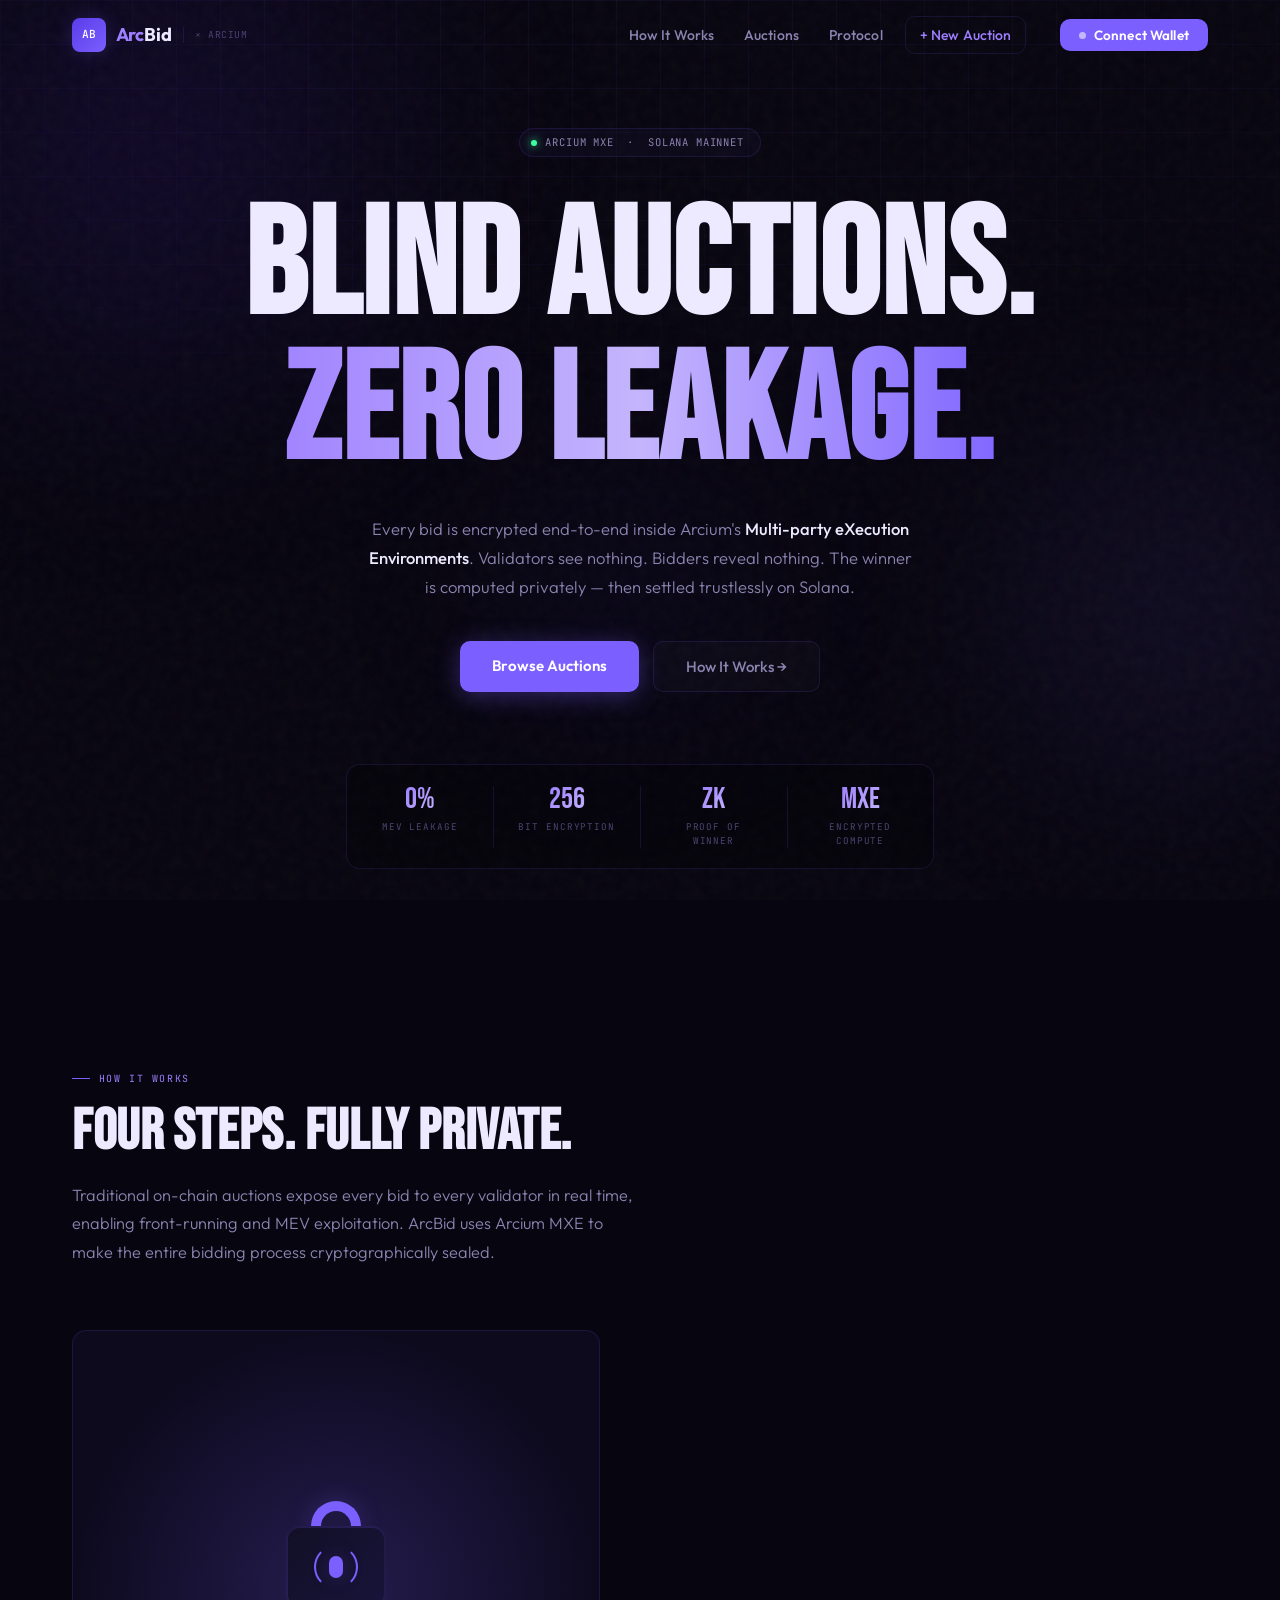
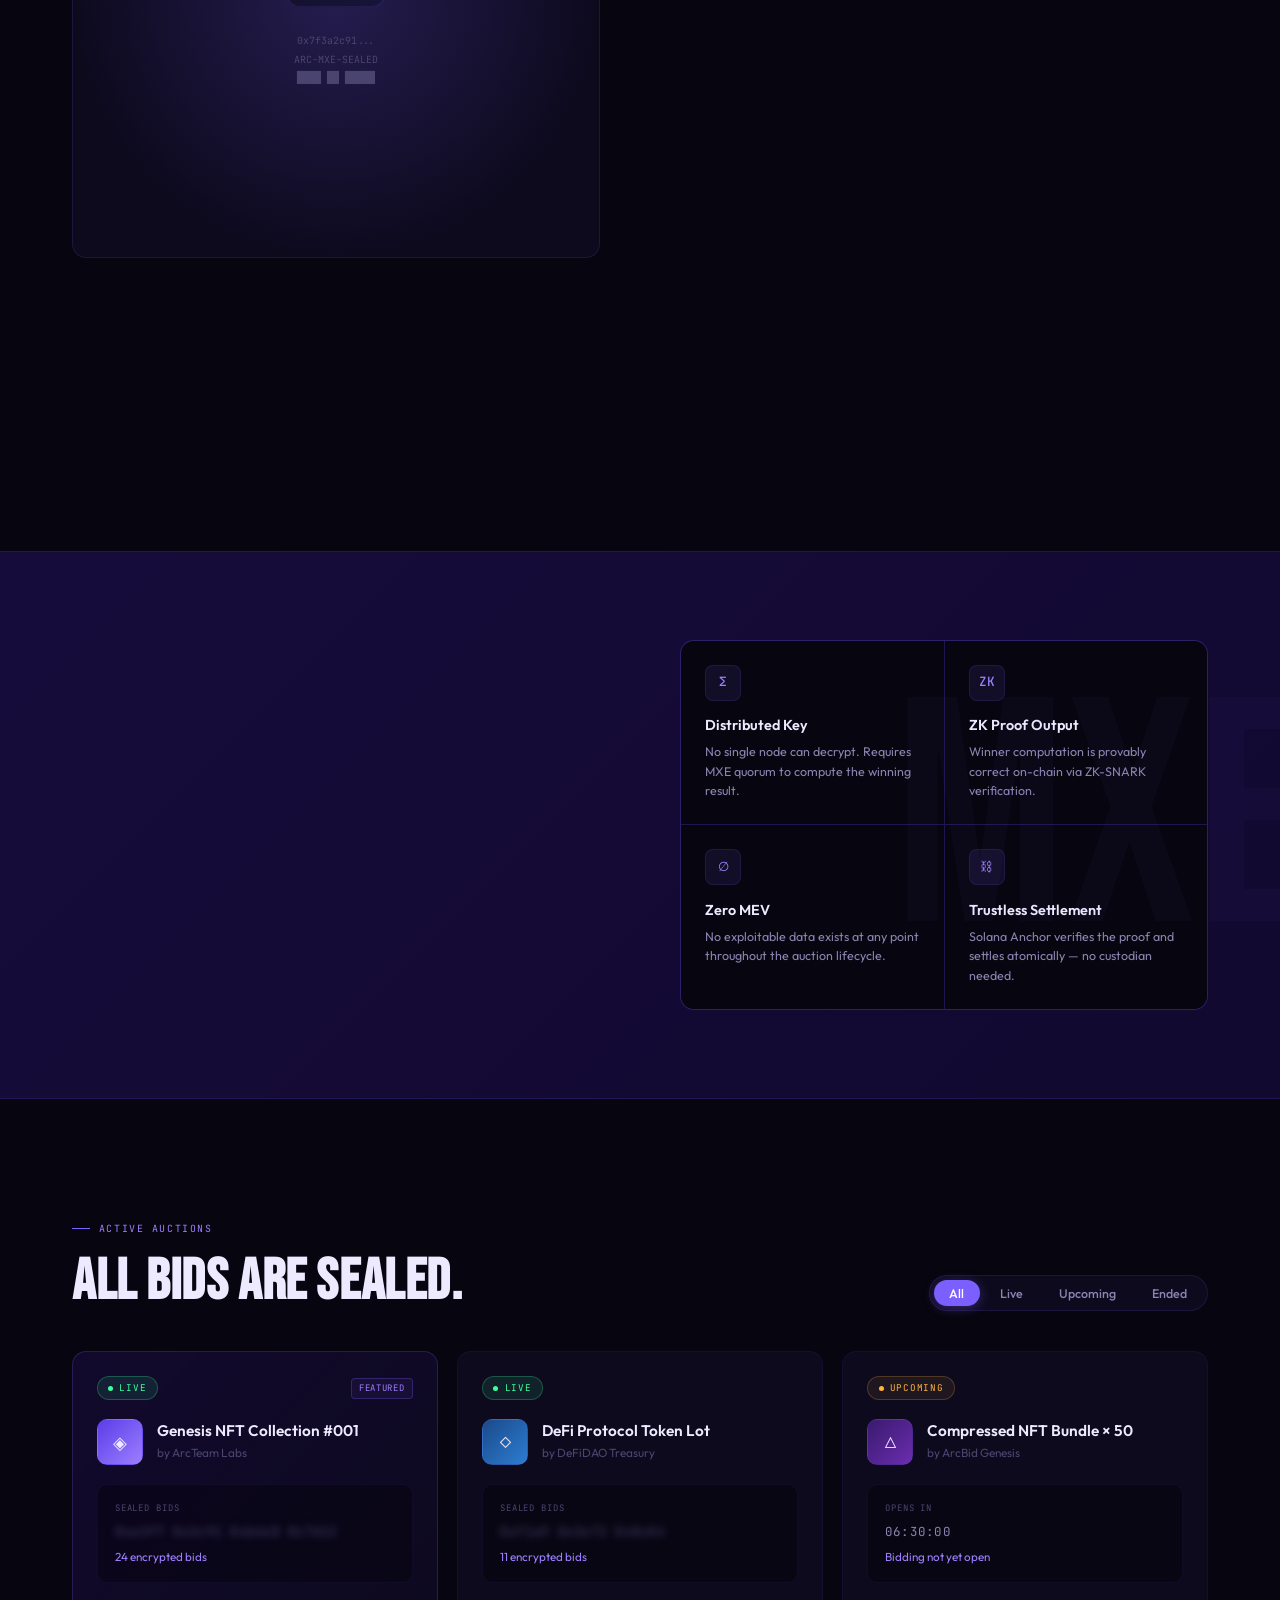
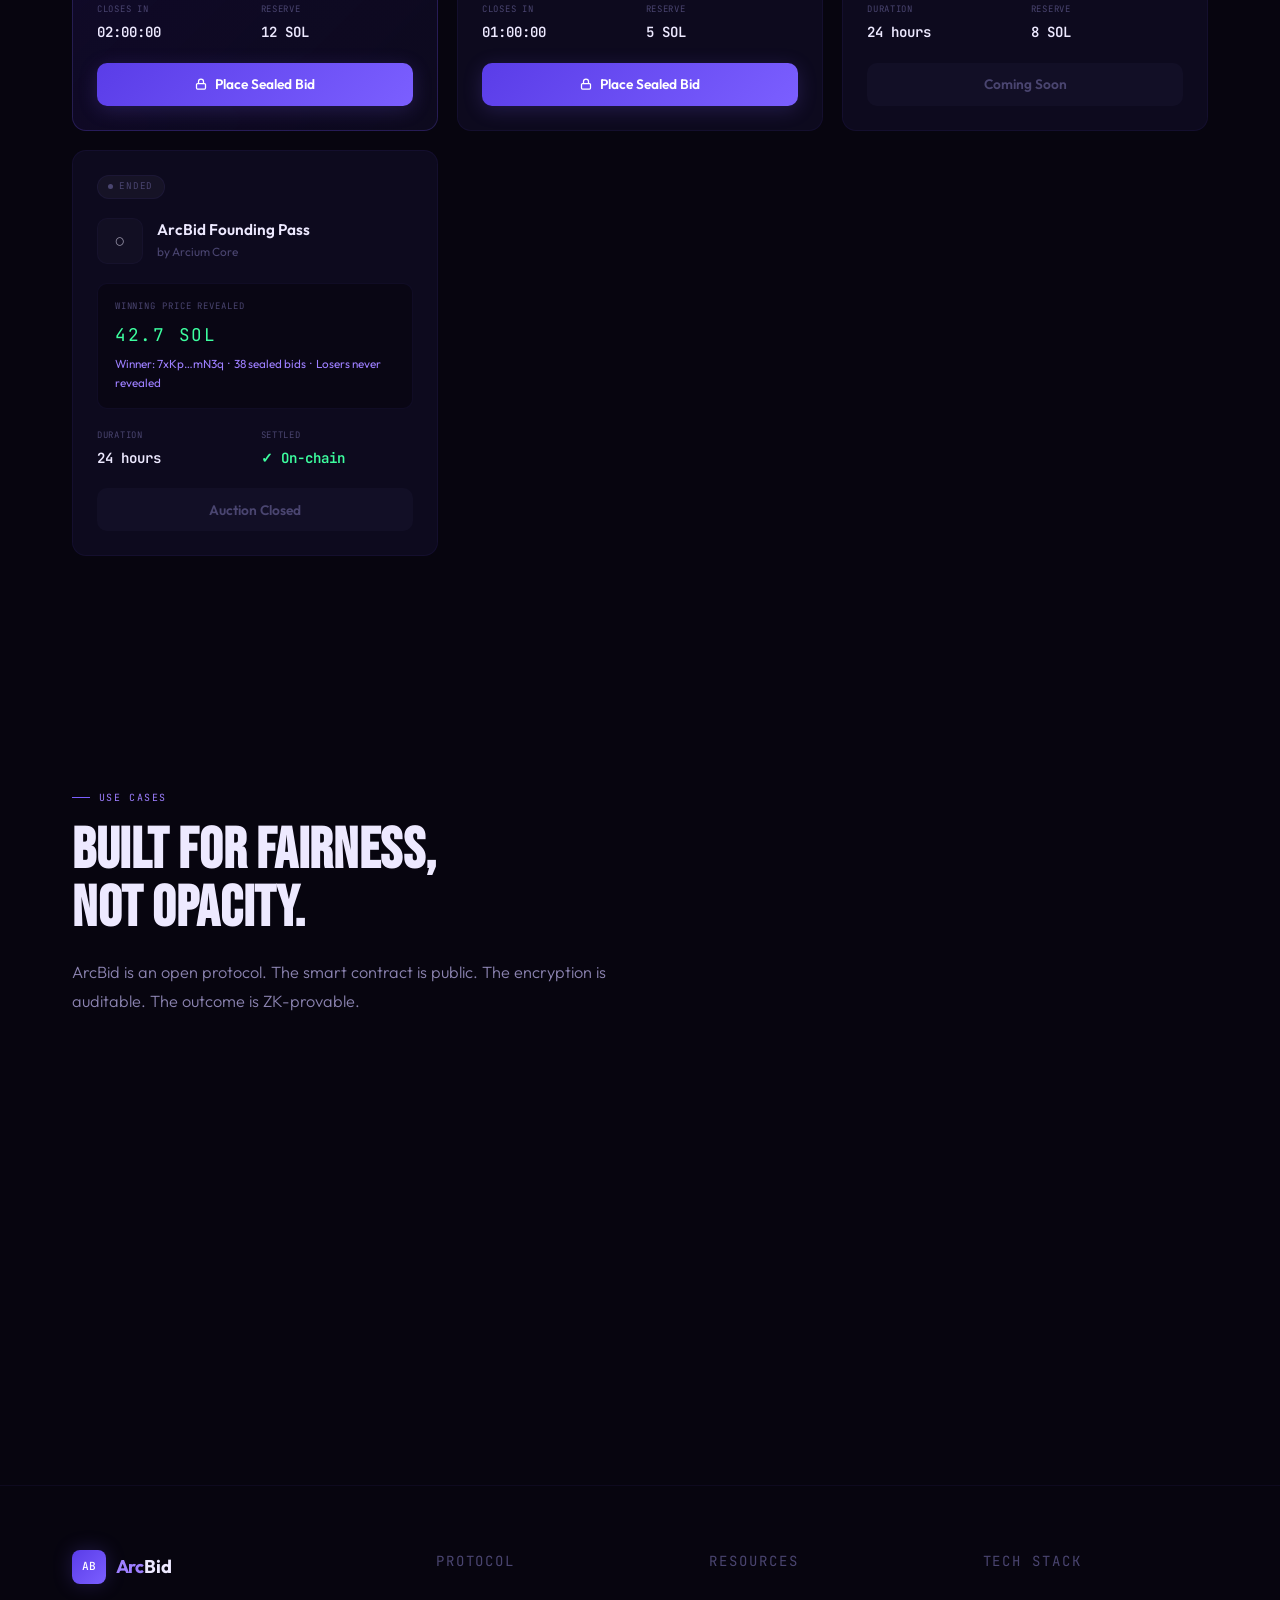
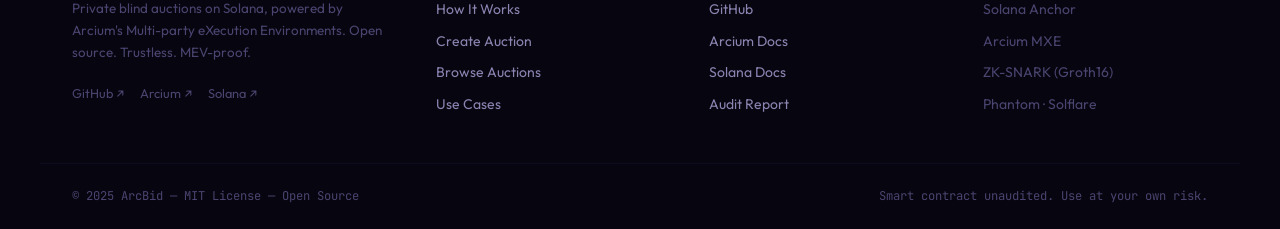
==== arcium-blind-auction/index.html @ 7689577b "Initial commit" ====
<!DOCTYPE html>
<html lang="en">
<head>
<meta charset="UTF-8"/>
<meta name="viewport" content="width=device-width, initial-scale=1.0"/>
<title>ArcBid — Private Blind Auctions on Solana</title>
<link rel="preconnect" href="https://fonts.googleapis.com"/>
<link href="https://fonts.googleapis.com/css2?family=Bebas+Neue&family=Outfit:wght@300;400;500;600;700&family=JetBrains+Mono:wght@400;500&display=swap" rel="stylesheet"/>
<style>
:root{
  --bg:#07050f; --bg1:#0d0a1e; --bg2:#120f26; --bg3:#18143a;
  --line:rgba(120,90,255,.14); --line2:rgba(120,90,255,.07);
  --p:#7b5fff; --p2:#9d7fff; --p3:#5a3de8; --pglow:rgba(123,95,255,.22);
  --tx:#ede9ff; --tx2:#8b83b0; --tx3:#4a4570;
  --green:#3dffa0; --red:#ff5c5c; --amber:#ffb340;
  --fh:"Bebas Neue",sans-serif; --fb:"Outfit",sans-serif; --fm:"JetBrains Mono",monospace;
  --r:14px; --r2:10px;
}
*,*::before,*::after{box-sizing:border-box;margin:0;padding:0}
html{scroll-behavior:smooth}
body{background:var(--bg);color:var(--tx);font-family:var(--fb);font-weight:400;line-height:1.6;overflow-x:hidden}
a{color:inherit;text-decoration:none}
button{font-family:var(--fb);cursor:pointer;border:none;background:none}
input{font-family:var(--fb)}
::-webkit-scrollbar{width:5px}
::-webkit-scrollbar-track{background:var(--bg)}
::-webkit-scrollbar-thumb{background:var(--bg3);border-radius:3px}

/* BG */
.bglayer{position:fixed;inset:0;z-index:0;pointer-events:none;overflow:hidden}
.bgnoise{position:absolute;inset:-50%;width:200%;height:200%;
  background-image:url("data:image/svg+xml,%3Csvg viewBox='0 0 200 200' xmlns='http://www.w3.org/2000/svg'%3E%3Cfilter id='n'%3E%3CfeTurbulence type='fractalNoise' baseFrequency='0.85' numOctaves='4'/%3E%3C/filter%3E%3Crect width='100%25' height='100%25' filter='url(%23n)' opacity='0.035'/%3E%3C/svg%3E");
  animation:nd 8s steps(2) infinite}
@keyframes nd{0%{transform:translate(0,0)}25%{transform:translate(-1%,-1%)}75%{transform:translate(1%,1%)}}
.orb{position:absolute;border-radius:50%;filter:blur(90px);pointer-events:none}
.orb1{width:700px;height:700px;top:-200px;left:-200px;background:radial-gradient(circle,rgba(70,35,190,.18) 0%,transparent 70%);animation:o1 16s ease-in-out infinite alternate}
.orb2{width:500px;height:500px;top:40%;right:-150px;background:radial-gradient(circle,rgba(123,95,255,.12) 0%,transparent 70%);animation:o2 20s ease-in-out infinite alternate}
.orb3{width:350px;height:350px;bottom:15%;left:35%;background:radial-gradient(circle,rgba(50,25,160,.1) 0%,transparent 70%);animation:o1 24s ease-in-out infinite alternate-reverse}
@keyframes o1{from{transform:translate(0,0)}to{transform:translate(60px,40px)}}
@keyframes o2{from{transform:translate(0,0)}to{transform:translate(-40px,55px)}}
.bgrid{position:absolute;inset:0;
  background-image:linear-gradient(var(--line2) 1px,transparent 1px),linear-gradient(90deg,var(--line2) 1px,transparent 1px);
  background-size:44px 44px;
  mask-image:radial-gradient(ellipse 100% 65% at 50% 0%,black,transparent)}
#cv{position:absolute;inset:0;opacity:.45}

/* NAV */
.nav{position:fixed;top:0;left:0;right:0;z-index:900;transition:background .3s,border-color .3s}
.nav.up{background:rgba(7,5,15,.9);backdrop-filter:blur(20px);border-bottom:1px solid var(--line2)}
.navi{max-width:1200px;margin:0 auto;padding:0 2rem;height:70px;display:flex;align-items:center;gap:1.5rem}
.logo{display:flex;align-items:center;gap:.6rem;flex-shrink:0}
.lmark{width:34px;height:34px;background:linear-gradient(135deg,var(--p3),var(--p));border-radius:8px;display:flex;align-items:center;justify-content:center;font-family:var(--fm);font-size:.7rem;font-weight:500;color:#fff;box-shadow:0 0 20px var(--pglow);letter-spacing:0}
.ltxt{font-family:var(--fb);font-weight:700;font-size:1.15rem;letter-spacing:-.01em;color:var(--tx)}
.ltxt em{font-style:normal;color:var(--p2)}
.ldiv{width:1px;height:16px;background:var(--line);margin:0 .1rem}
.lsub{font-family:var(--fm);font-size:.6rem;color:var(--tx3);letter-spacing:.06em}
.nlinks{display:flex;align-items:center;gap:.15rem;margin-left:auto}
.nl{padding:.42rem .85rem;color:var(--tx2);font-size:.875rem;font-weight:500;border-radius:var(--r2);transition:color .18s,background .18s;letter-spacing:.01em}
.nl:hover{color:var(--tx);background:rgba(255,255,255,.04)}
.nlnew{color:var(--p2)!important;border:1px solid var(--line);margin-left:.4rem}
.nlnew:hover{background:rgba(123,95,255,.1)!important;border-color:var(--p)!important}
.bcw{display:flex;align-items:center;gap:.5rem;padding:.52rem 1.2rem;background:var(--p);border-radius:var(--r2);color:#fff;font-size:.84rem;font-weight:600;letter-spacing:.01em;transition:all .2s;box-shadow:0 0 0 0 var(--pglow);white-space:nowrap;margin-left:.6rem;overflow:hidden;position:relative}
.bcw::before{content:"";position:absolute;inset:0;background:linear-gradient(135deg,rgba(255,255,255,.16),transparent);opacity:0;transition:opacity .2s}
.bcw:hover::before{opacity:1}
.bcw:hover{transform:translateY(-1px);box-shadow:0 8px 28px var(--pglow)}
.bcw:active{transform:translateY(0)}
.bcw.conn{background:rgba(61,255,160,.1);border:1px solid rgba(61,255,160,.28);color:var(--green);box-shadow:0 0 16px rgba(61,255,160,.08)}
.wdot{width:7px;height:7px;border-radius:50%;background:rgba(255,255,255,.55);flex-shrink:0;transition:background .2s}
.bcw.conn .wdot{background:var(--green);box-shadow:0 0 8px var(--green)}
.hbg{display:none;flex-direction:column;justify-content:center;gap:5px;width:36px;height:36px;padding:4px;border-radius:var(--r2);transition:background .2s;margin-left:auto}
.hbg:hover{background:rgba(255,255,255,.05)}
.hbg span{display:block;height:1.5px;background:var(--tx2);border-radius:2px;transition:.25s}
.hbg.open span:nth-child(1){transform:translateY(6.5px) rotate(45deg)}
.hbg.open span:nth-child(2){opacity:0;transform:scaleX(0)}
.hbg.open span:nth-child(3){transform:translateY(-6.5px) rotate(-45deg)}
.drawer{display:none;position:fixed;top:70px;left:0;right:0;z-index:850;background:rgba(10,8,22,.97);backdrop-filter:blur(20px);border-bottom:1px solid var(--line);flex-direction:column;gap:.2rem;padding:1rem 2rem 1.5rem}
.drawer.open{display:flex}
.dl{padding:.72rem 1rem;color:var(--tx2);font-size:.95rem;font-weight:500;border-radius:var(--r2);transition:all .15s}
.dl:hover{color:var(--tx);background:rgba(255,255,255,.04)}
.dcw{margin-top:.75rem;width:100%;justify-content:center}
@media(max-width:780px){.nlinks{display:none}.bcw:not(.dcw){display:none}.hbg{display:flex}}

/* HERO */
.hero{position:relative;z-index:1;min-height:100vh;display:flex;flex-direction:column;align-items:center;justify-content:center;text-align:center;padding:8rem 2rem 5rem}
.hpill{display:inline-flex;align-items:center;gap:.55rem;border:1px solid var(--line);border-radius:100px;padding:.32rem 1rem .32rem .65rem;font-family:var(--fm);font-size:.66rem;color:var(--tx2);letter-spacing:.08em;margin-bottom:2.5rem;background:rgba(123,95,255,.04);animation:fu .7s ease both}
.hpill-dot{width:6px;height:6px;border-radius:50%;background:var(--green);box-shadow:0 0 8px var(--green);animation:gp 2s ease infinite}
@keyframes gp{0%,100%{box-shadow:0 0 8px var(--green)}50%{box-shadow:0 0 18px var(--green)}}
.htitle{font-family:var(--fh);font-size:clamp(4.5rem,12vw,9.5rem);line-height:.95;letter-spacing:.01em;color:var(--tx);margin-bottom:1.75rem;animation:fu .7s .08s ease both}
.htitle-g{display:block;background:linear-gradient(90deg,var(--p2),#c4b5fd,var(--p));-webkit-background-clip:text;-webkit-text-fill-color:transparent;background-clip:text}
.hdesc{max-width:555px;font-size:1.04rem;font-weight:300;color:var(--tx2);line-height:1.75;margin-bottom:2.5rem;animation:fu .7s .16s ease both}
.hdesc strong{color:var(--tx);font-weight:500}
.hcta{display:flex;gap:.85rem;justify-content:center;flex-wrap:wrap;margin-bottom:4.5rem;animation:fu .7s .24s ease both}
.bpri{padding:.78rem 2rem;background:var(--p);border-radius:var(--r2);color:#fff;font-size:.94rem;font-weight:600;transition:all .2s;position:relative;overflow:hidden;box-shadow:0 4px 24px rgba(123,95,255,.35)}
.bpri::after{content:"";position:absolute;inset:0;background:linear-gradient(135deg,rgba(255,255,255,.18),transparent);opacity:0;transition:opacity .2s}
.bpri:hover::after{opacity:1}
.bpri:hover{transform:translateY(-2px);box-shadow:0 12px 40px rgba(123,95,255,.5)}
.bghost{padding:.78rem 2rem;border:1px solid var(--line);border-radius:var(--r2);color:var(--tx2);font-size:.94rem;font-weight:500;transition:all .2s;background:rgba(255,255,255,.02)}
.bghost:hover{border-color:rgba(123,95,255,.5);color:var(--tx);background:rgba(123,95,255,.06)}
.hstats{display:flex;align-items:stretch;border:1px solid var(--line);border-radius:var(--r);overflow:hidden;background:rgba(0,0,0,.25);animation:fu .7s .32s ease both}
.si{flex:1;padding:1.2rem 1.5rem;display:flex;flex-direction:column;align-items:center;gap:.3rem;position:relative}
.si+.si::before{content:"";position:absolute;left:0;top:20%;bottom:20%;width:1px;background:var(--line)}
.sv{font-family:var(--fh);font-size:1.9rem;background:linear-gradient(135deg,var(--p2),#c4b5fd);-webkit-background-clip:text;-webkit-text-fill-color:transparent;background-clip:text;line-height:1}
.sk{font-family:var(--fm);font-size:.58rem;color:var(--tx3);letter-spacing:.1em;text-transform:uppercase}

/* SECTIONS */
.sec{position:relative;z-index:1;padding:7rem 0}
.secin{max-width:1200px;margin:0 auto;padding:0 2rem}
.ey{display:inline-flex;align-items:center;gap:.55rem;font-family:var(--fm);font-size:.62rem;color:var(--p2);letter-spacing:.16em;text-transform:uppercase;margin-bottom:1rem}
.ey::before{content:"";display:block;width:18px;height:1px;background:var(--p)}
.sh{font-family:var(--fh);font-size:clamp(2.6rem,4.5vw,4.2rem);line-height:1.02;letter-spacing:.01em;margin-bottom:1.2rem;color:var(--tx)}
.sp{font-size:1.02rem;font-weight:300;color:var(--tx2);line-height:1.75;max-width:570px}

/* HOW IT WORKS */
.stepslay{display:grid;grid-template-columns:1fr 1fr;gap:5rem;align-items:start;margin-top:4rem}
@media(max-width:800px){.stepslay{grid-template-columns:1fr;gap:3rem}}
.stickl{position:sticky;top:8rem}
.svis{aspect-ratio:1;border-radius:var(--r);border:1px solid var(--line);background:var(--bg1);display:flex;align-items:center;justify-content:center;overflow:hidden;position:relative}
.svisin{width:78%;height:78%;position:relative;display:flex;align-items:center;justify-content:center}
.svisgl{position:absolute;inset:-2px;background:radial-gradient(circle at 50% 50%,var(--pglow) 0%,transparent 70%);pointer-events:none;animation:glow 4s ease-in-out infinite alternate}
@keyframes glow{from{opacity:.35}to{opacity:.85}}
.lockgfx{display:flex;flex-direction:column;align-items:center}
.lshackle{width:50px;height:30px;border:10px solid var(--p);border-bottom:none;border-radius:25px 25px 0 0;margin-bottom:-5px;box-shadow:0 0 24px var(--pglow)}
.lbody{width:100px;height:82px;background:linear-gradient(135deg,var(--bg2),var(--bg3));border:2px solid var(--line);border-radius:14px;display:flex;align-items:center;justify-content:center;position:relative}
.lbody::before{content:"";position:absolute;width:44px;height:44px;border:2px solid var(--p);border-top-color:transparent;border-bottom-color:transparent;border-radius:50%;animation:spin 3s linear infinite}
@keyframes spin{to{transform:rotate(360deg)}}
.lhole{width:14px;height:22px;background:var(--p);border-radius:50px;box-shadow:0 0 20px var(--pglow)}
.lciph{margin-top:1.5rem;font-family:var(--fm);font-size:.62rem;color:var(--tx3);text-align:center;line-height:1.9;transition:opacity .3s}
.stepsr{display:flex;flex-direction:column}
.step{display:flex;gap:1.4rem;padding:1.65rem;border-radius:var(--r);transition:background .22s;position:relative}
.step:hover{background:rgba(123,95,255,.05)}
.step+.step{border-top:1px solid var(--line2)}
.snum{font-family:var(--fm);font-size:.62rem;color:var(--p);letter-spacing:.06em;width:26px;flex-shrink:0;padding-top:.2rem}
.sbody h3{font-size:1.02rem;font-weight:600;margin-bottom:.48rem;color:var(--tx)}
.sbody p{font-size:.88rem;color:var(--tx2);line-height:1.7}

/* ARC BAND */
.arcband{position:relative;z-index:1;background:linear-gradient(135deg,rgba(55,28,155,.32),rgba(28,14,80,.5));border-top:1px solid var(--line);border-bottom:1px solid var(--line);padding:5.5rem 0;overflow:hidden}
.arcband::before{content:"MXE";position:absolute;right:-2rem;top:50%;transform:translateY(-50%);font-family:var(--fh);font-size:20rem;line-height:1;color:rgba(123,95,255,.035);pointer-events:none;white-space:nowrap}
.abinner{max-width:1200px;margin:0 auto;padding:0 2rem;display:grid;grid-template-columns:1fr 1fr;gap:5rem;align-items:center}
@media(max-width:800px){.abinner{grid-template-columns:1fr;gap:2.5rem}}
.abchip{display:inline-flex;align-items:center;gap:.5rem;border:1px solid rgba(123,95,255,.3);border-radius:6px;padding:.22rem .65rem;font-family:var(--fm);font-size:.58rem;color:var(--p2);letter-spacing:.12em;text-transform:uppercase;margin-bottom:1.4rem;background:rgba(123,95,255,.06)}
.abl h2{font-family:var(--fh);font-size:clamp(2.2rem,4vw,3.4rem);line-height:1.06;color:var(--tx);margin-bottom:1rem}
.abl p{font-size:.94rem;color:var(--tx2);line-height:1.75}
.abgrid{display:grid;grid-template-columns:1fr 1fr;gap:1px;background:var(--line);border:1px solid var(--line);border-radius:var(--r);overflow:hidden}
.abfeat{background:var(--bg);padding:1.5rem;transition:background .2s}
.abfeat:hover{background:var(--bg1)}
.abicon{width:36px;height:36px;border-radius:8px;background:rgba(123,95,255,.1);border:1px solid var(--line);display:flex;align-items:center;justify-content:center;font-size:.8rem;margin-bottom:.85rem;color:var(--p2);font-family:var(--fm);font-weight:500}
.abfeat h4{font-size:.9rem;font-weight:600;color:var(--tx);margin-bottom:.32rem}
.abfeat p{font-size:.78rem;color:var(--tx2);line-height:1.55}

/* AUCTIONS */
.aucsec{position:relative;z-index:1;padding:7rem 0}
.auchead{max-width:1200px;margin:0 auto;padding:0 2rem;display:flex;align-items:flex-end;justify-content:space-between;margin-bottom:2.5rem;gap:2rem;flex-wrap:wrap}
.filt{display:flex;gap:.35rem;background:var(--bg1);border:1px solid var(--line);border-radius:100px;padding:.28rem}
.fb{padding:.33rem .95rem;border-radius:100px;font-size:.78rem;font-weight:500;color:var(--tx2);transition:all .18s}
.fb:hover{color:var(--tx)}
.fb.act{background:var(--p);color:#fff;box-shadow:0 2px 12px rgba(123,95,255,.35)}
.agrid{max-width:1200px;margin:0 auto;padding:0 2rem;display:grid;grid-template-columns:repeat(auto-fill,minmax(295px,1fr));gap:1.2rem}

/* CARD */
.ac{background:var(--bg1);border:1px solid var(--line2);border-radius:var(--r);padding:1.5rem;display:flex;flex-direction:column;gap:1.2rem;transition:border-color .25s,transform .25s,box-shadow .25s;position:relative;overflow:hidden}
.ac::before{content:"";position:absolute;top:0;left:0;right:0;height:2px;background:linear-gradient(90deg,transparent,var(--p),transparent);opacity:0;transition:opacity .28s}
.ac:hover{border-color:rgba(123,95,255,.28);transform:translateY(-3px);box-shadow:0 18px 50px rgba(0,0,0,.4),0 0 0 1px rgba(123,95,255,.07)}
.ac:hover::before{opacity:1}
.acfeat{border-color:rgba(123,95,255,.22);background:linear-gradient(135deg,rgba(45,22,120,.28),var(--bg1))}
.acetop{display:flex;align-items:center;justify-content:space-between}
.sp1{display:inline-flex;align-items:center;gap:.38rem;padding:.22rem .65rem;border-radius:100px;font-family:var(--fm);font-size:.58rem;letter-spacing:.08em;text-transform:uppercase}
.slive{background:rgba(61,255,160,.1);border:1px solid rgba(61,255,160,.24);color:var(--green)}
.sup{background:rgba(255,179,64,.08);border:1px solid rgba(255,179,64,.22);color:var(--amber)}
.send{background:rgba(255,255,255,.04);border:1px solid var(--line2);color:var(--tx3)}
.sdot{width:5px;height:5px;border-radius:50%;background:currentColor}
.slive .sdot{animation:sp 1.4s ease-in-out infinite}
@keyframes sp{0%,100%{opacity:1}50%{opacity:.3}}
.ftag{font-family:var(--fm);font-size:.56rem;color:var(--p2);border:1px solid rgba(123,95,255,.28);border-radius:4px;padding:.14rem .48rem;letter-spacing:.07em;background:rgba(123,95,255,.07)}
.aasset{display:flex;align-items:center;gap:.85rem}
.athumb{width:46px;height:46px;border-radius:10px;background:linear-gradient(135deg,var(--p3),var(--p2));display:flex;align-items:center;justify-content:center;font-size:1.15rem;flex-shrink:0;font-family:var(--fm);border:1px solid var(--line)}
.aname{font-size:.96rem;font-weight:600;color:var(--tx);line-height:1.3;margin-bottom:.18rem}
.aby{font-size:.74rem;color:var(--tx3)}
.asealed{background:rgba(0,0,0,.3);border:1px solid var(--line2);border-radius:var(--r2);padding:.95rem 1.05rem}
.slbl{font-family:var(--fm);font-size:.56rem;color:var(--tx3);letter-spacing:.1em;text-transform:uppercase;margin-bottom:.45rem}
.sciph{font-family:var(--fm);font-size:.78rem;color:var(--tx3);letter-spacing:.1em;filter:blur(3.5px);user-select:none;margin-bottom:.38rem;transition:filter .4s}
.scnt{font-size:.73rem;color:var(--p2)}
.ameta{display:grid;grid-template-columns:1fr 1fr;gap:.7rem}
.amlbl{font-family:var(--fm);font-size:.56rem;color:var(--tx3);letter-spacing:.08em;text-transform:uppercase;margin-bottom:.28rem}
.amval{font-size:.88rem;font-weight:600;color:var(--tx);font-family:var(--fm)}
.bbid{width:100%;padding:.78rem;background:linear-gradient(135deg,var(--p3),var(--p));border-radius:var(--r2);color:#fff;font-size:.86rem;font-weight:600;transition:all .2s;box-shadow:0 4px 20px rgba(123,95,255,.2);display:flex;align-items:center;justify-content:center;gap:.48rem;position:relative;overflow:hidden}
.bbid::before{content:"";position:absolute;inset:0;background:linear-gradient(135deg,rgba(255,255,255,.16),transparent);opacity:0;transition:opacity .2s}
.bbid:hover::before{opacity:1}
.bbid:hover{transform:translateY(-1px);box-shadow:0 8px 30px rgba(123,95,255,.42)}
.bbid:active{transform:translateY(0)}
.bdis{background:var(--bg2)!important;color:var(--tx3)!important;cursor:not-allowed;box-shadow:none!important;transform:none!important}
.bdis::before{display:none!important}

/* USE CASES */
.ucsec{position:relative;z-index:1;padding:7rem 0}
.ucin{max-width:1200px;margin:0 auto;padding:0 2rem}
.ucgrid{display:grid;grid-template-columns:repeat(auto-fill,minmax(255px,1fr));gap:1.2rem;margin-top:3.5rem}
.ucc{background:var(--bg1);border:1px solid var(--line2);border-radius:var(--r);padding:1.75rem;transition:all .25s}
.ucc:hover{border-color:rgba(123,95,255,.28);background:var(--bg2);transform:translateY(-2px)}
.ucnum{font-family:var(--fh);font-size:3.5rem;line-height:1;color:rgba(123,95,255,.13);margin-bottom:1rem;display:block}
.ucc h3{font-size:1.02rem;font-weight:600;color:var(--tx);margin-bottom:.55rem}
.ucc p{font-size:.86rem;color:var(--tx2);line-height:1.65}

/* FOOTER */
.ft{position:relative;z-index:1;border-top:1px solid var(--line2);padding:4rem 0 0}
.ftin{max-width:1200px;margin:0 auto;padding:0 2rem;display:grid;grid-template-columns:1.4fr 1fr 1fr 1fr;gap:3rem;margin-bottom:3rem}
@media(max-width:900px){.ftin{grid-template-columns:1fr 1fr}}
@media(max-width:540px){.ftin{grid-template-columns:1fr}}
.fbrand p{font-size:.84rem;color:var(--tx3);line-height:1.65;margin-bottom:1.2rem;margin-top:.85rem}
.fext{display:flex;gap:1rem}
.fext a{font-size:.8rem;color:var(--tx3);transition:color .15s}
.fext a:hover{color:var(--p2)}
.flogo{display:flex;align-items:center;gap:.6rem}
.fclbl{font-family:var(--fm);font-size:.58rem;color:var(--tx3);letter-spacing:.14em;text-transform:uppercase;margin-bottom:1.05rem;display:block}
.fcol{display:flex;flex-direction:column;gap:.58rem}
.fcol a,.fcol span{font-size:.875rem;color:var(--tx2);transition:color .15s}
.fcol a:hover{color:var(--tx)}
.fcol span{color:var(--tx3)}
.fbar{border-top:1px solid var(--line2);padding:1.4rem 2rem;max-width:1200px;margin:0 auto;display:flex;justify-content:space-between;align-items:center;gap:1rem;flex-wrap:wrap}
.fbar span{font-size:.76rem;color:var(--tx3);font-family:var(--fm)}

/* OVERLAYS / MODALS */
.ov{position:fixed;inset:0;z-index:9999;display:flex;align-items:center;justify-content:center;padding:1rem;visibility:hidden;opacity:0;transition:visibility 0s .28s,opacity .28s}
.ov.act{visibility:visible;opacity:1;transition:visibility 0s,opacity .28s}
.ovbg{position:absolute;inset:0;background:rgba(4,3,12,.87);backdrop-filter:blur(18px);-webkit-backdrop-filter:blur(18px)}
.mod{position:relative;z-index:1;background:var(--bg2);border:1px solid var(--line);border-radius:20px;padding:2.5rem;width:100%;max-width:420px;box-shadow:0 40px 100px rgba(0,0,0,.7),0 0 60px rgba(123,95,255,.07);transform:translateY(18px) scale(.97);transition:transform .32s cubic-bezier(.34,1.4,.64,1)}
.ov.act .mod{transform:translateY(0) scale(1)}
.modw{max-width:500px}
.mclose{position:absolute;top:1.2rem;right:1.2rem;width:32px;height:32px;background:rgba(255,255,255,.05);border:1px solid var(--line2);border-radius:8px;color:var(--tx2);font-size:.78rem;display:flex;align-items:center;justify-content:center;transition:all .18s}
.mclose:hover{background:rgba(255,255,255,.09);color:var(--tx);border-color:var(--line)}
.mey{font-family:var(--fm);font-size:.58rem;color:var(--p2);letter-spacing:.16em;text-transform:uppercase;margin-bottom:.62rem}
.mttl{font-family:var(--fb);font-size:1.48rem;font-weight:700;color:var(--tx);margin-bottom:.42rem}
.msub{font-size:.875rem;color:var(--tx2);line-height:1.6;margin-bottom:1.7rem}
.wlist{display:flex;flex-direction:column;gap:.62rem;margin-bottom:1.45rem}
.wrow{display:flex;align-items:center;gap:.9rem;padding:.95rem 1.1rem;background:rgba(255,255,255,.03);border:1px solid var(--line2);border-radius:var(--r2);transition:all .2s;text-align:left;width:100%}
.wrow:hover{border-color:rgba(123,95,255,.42);background:rgba(123,95,255,.06);transform:translateX(3px)}
.wavi{width:44px;height:44px;border-radius:10px;display:flex;align-items:center;justify-content:center;flex-shrink:0}
.wav-ph{background:linear-gradient(135deg,#4e44ce,#9d7fff)}
.wav-sf{background:linear-gradient(135deg,#e05a28,#f8a827)}
.wname{display:block;font-size:.94rem;font-weight:600;color:var(--tx);margin-bottom:.14rem}
.wdesc{display:block;font-size:.74rem;color:var(--tx3)}
.warr{margin-left:auto;color:var(--tx3);font-size:.88rem;transition:transform .2s}
.wrow:hover .warr{transform:translateX(3px);color:var(--tx2)}
.mfine{font-size:.73rem;color:var(--tx3);line-height:1.6;text-align:center}
.mfine a{color:var(--p2);text-decoration:underline;text-decoration-color:rgba(157,127,255,.3)}
/* Bid modal */
.blbl{display:block;font-family:var(--fm);font-size:.6rem;color:var(--tx2);letter-spacing:.1em;text-transform:uppercase;margin-bottom:.52rem}
.birow{display:flex;align-items:center;background:rgba(0,0,0,.3);border:1px solid var(--line);border-radius:var(--r2);overflow:hidden;transition:border-color .2s;margin-bottom:1rem}
.birow:focus-within{border-color:var(--p)}
.bi{flex:1;background:none;border:none;outline:none;color:var(--tx);font-family:var(--fm);font-size:1.2rem;padding:.82rem 1rem}
.bi::placeholder{color:var(--tx3);font-size:1rem}
.bunit{padding:0 1.05rem;font-family:var(--fm);font-size:.78rem;color:var(--p2);border-left:1px solid var(--line);align-self:stretch;display:flex;align-items:center;background:rgba(123,95,255,.06)}
.eprev{background:rgba(0,0,0,.38);border:1px solid var(--line2);border-radius:var(--r2);padding:.88rem 1rem;margin-bottom:1rem}
.ephd{display:flex;align-items:center;gap:.48rem;font-family:var(--fm);font-size:.58rem;color:var(--p2);letter-spacing:.1em;margin-bottom:.52rem}
.epulse{width:6px;height:6px;border-radius:50%;background:var(--p);flex-shrink:0;animation:ep 1.5s ease-in-out infinite}
@keyframes ep{0%,100%{opacity:1;box-shadow:0 0 0 0 var(--pglow)}50%{opacity:.45;box-shadow:0 0 0 4px transparent}}
.epval{font-family:var(--fm);font-size:.72rem;color:var(--tx3);word-break:break-all;line-height:1.5}
.bmeta{display:grid;grid-template-columns:repeat(3,1fr);gap:.72rem;margin-bottom:1.2rem}
.bmk{display:block;font-family:var(--fm);font-size:.55rem;color:var(--tx3);letter-spacing:.1em;text-transform:uppercase;margin-bottom:.28rem}
.bmv{display:block;font-size:.84rem;font-weight:600;color:var(--tx)}
.bsub{width:100%;padding:.88rem;background:linear-gradient(135deg,var(--p3),var(--p));border-radius:var(--r2);color:#fff;font-size:.94rem;font-weight:600;display:flex;align-items:center;justify-content:center;gap:.58rem;transition:all .2s;box-shadow:0 4px 24px rgba(123,95,255,.3);position:relative;overflow:hidden}
.bsub::before{content:"";position:absolute;inset:0;background:linear-gradient(135deg,rgba(255,255,255,.18),transparent);opacity:0;transition:opacity .2s}
.bsub:hover::before{opacity:1}
.bsub:hover{transform:translateY(-1px);box-shadow:0 12px 36px rgba(123,95,255,.5)}
.bsub:disabled{opacity:.6;cursor:not-allowed;transform:none;box-shadow:none}

/* TOAST */
.toast{position:fixed;bottom:2rem;left:50%;z-index:9998;transform:translateX(-50%) translateY(90px);background:var(--bg2);border:1px solid var(--line);border-radius:100px;padding:.68rem 1.4rem;display:flex;align-items:center;gap:.68rem;font-size:.875rem;font-weight:500;color:var(--tx);box-shadow:0 16px 50px rgba(0,0,0,.6);transition:transform .38s cubic-bezier(.34,1.4,.64,1),opacity .28s;opacity:0;white-space:nowrap;pointer-events:none}
.toast.show{transform:translateX(-50%) translateY(0);opacity:1}
.ticon{width:20px;height:20px;border-radius:50%;display:flex;align-items:center;justify-content:center;font-size:.6rem;flex-shrink:0}

/* ANIMS */
@keyframes fu{from{opacity:0;transform:translateY(22px)}to{opacity:1;transform:translateY(0)}}
[data-rv]{opacity:0;transform:translateY(18px);transition:opacity .58s ease,transform .58s ease}
[data-rv].vis{opacity:1;transform:translateY(0)}
@media(max-width:600px){
  .hstats{flex-direction:column}
  .si+.si::before{top:0;bottom:auto;left:15%;right:15%;width:auto;height:1px}
  .si{padding:1rem}
  .htitle{font-size:clamp(3.8rem,14vw,6rem)}
  .fbar{flex-direction:column;text-align:center}
  .agrid,.ucgrid{grid-template-columns:1fr}
  .stickl{position:relative;top:auto}
  .bmeta{grid-template-columns:1fr 1fr}
}
</style>
</head>
<body>

<div class="bglayer" aria-hidden="true">
  <canvas id="cv"></canvas>
  <div class="bgnoise"></div>
  <div class="orb orb1"></div>
  <div class="orb orb2"></div>
  <div class="orb orb3"></div>
  <div class="bgrid"></div>
</div>

<!-- NAV -->
<nav class="nav" id="nav">
  <div class="navi">
    <a href="#" class="logo">
      <div class="lmark">AB</div>
      <span class="ltxt"><em>Arc</em>Bid</span>
      <div class="ldiv"></div>
      <span class="lsub">× ARCIUM</span>
    </a>
    <div class="nlinks">
      <a href="#works" class="nl">How It Works</a>
      <a href="#auctions" class="nl">Auctions</a>
      <a href="#protocol" class="nl">Protocol</a>
      <a href="create.html" class="nl nlnew">+ New Auction</a>
    </div>
    <button class="bcw" id="cwBtn">
      <span class="wdot"></span>
      <span id="cwTxt">Connect Wallet</span>
    </button>
    <button class="hbg" id="hbg" aria-label="Menu">
      <span></span><span></span><span></span>
    </button>
  </div>
</nav>
<div class="drawer" id="drawer">
  <a href="#works" class="dl">How It Works</a>
  <a href="#auctions" class="dl">Auctions</a>
  <a href="#protocol" class="dl">Protocol</a>
  <a href="create.html" class="dl">+ New Auction</a>
  <button class="bcw dcw" id="cwBtn2"><span class="wdot"></span><span id="cwTxt2">Connect Wallet</span></button>
</div>

<!-- HERO -->
<section class="hero">
  <div class="hpill"><span class="hpill-dot"></span>ARCIUM MXE &nbsp;·&nbsp; SOLANA MAINNET</div>
  <h1 class="htitle">BLIND AUCTIONS.<br/><span class="htitle-g">ZERO LEAKAGE.</span></h1>
  <p class="hdesc">Every bid is encrypted end-to-end inside Arcium's <strong>Multi-party eXecution Environments</strong>. Validators see nothing. Bidders reveal nothing. The winner is computed privately — then settled trustlessly on Solana.</p>
  <div class="hcta">
    <a href="#auctions" class="bpri">Browse Auctions</a>
    <a href="#works" class="bghost">How It Works →</a>
  </div>
  <div class="hstats">
    <div class="si"><span class="sv">0%</span><span class="sk">MEV Leakage</span></div>
    <div class="si"><span class="sv">256</span><span class="sk">Bit Encryption</span></div>
    <div class="si"><span class="sv">ZK</span><span class="sk">Proof of Winner</span></div>
    <div class="si"><span class="sv">MXE</span><span class="sk">Encrypted Compute</span></div>
  </div>
</section>

<!-- HOW IT WORKS -->
<section class="sec" id="works">
  <div class="secin">
    <div class="ey">How It Works</div>
    <h2 class="sh">Four steps. Fully private.</h2>
    <p class="sp">Traditional on-chain auctions expose every bid to every validator in real time, enabling front-running and MEV exploitation. ArcBid uses Arcium MXE to make the entire bidding process cryptographically sealed.</p>
    <div class="stepslay">
      <div class="stickl">
        <div class="svis">
          <div class="svisgl"></div>
          <div class="svisin">
            <div class="lockgfx">
              <div class="lshackle"></div>
              <div class="lbody"><div class="lhole"></div></div>
              <div class="lciph" id="lciph">0x7f3a2c91...<br/>ARC-MXE-SEALED<br/>████ ██ █████</div>
            </div>
          </div>
        </div>
      </div>
      <div class="stepsr">
        <div class="step" data-rv>
          <div class="snum">01</div>
          <div class="sbody"><h3>Encrypt Your Bid</h3><p>Before your transaction is signed, your bid amount is encrypted by the Arcium MXE cluster using a distributed key. The Solana program receives only ciphertext — your amount is never exposed, not even to validators.</p></div>
        </div>
        <div class="step" data-rv>
          <div class="snum">02</div>
          <div class="sbody"><h3>Auction Runs Blind</h3><p>All sealed bids sit on-chain as ciphertext throughout the auction window. No participant, validator, or block explorer can observe any bid amount. Front-running is structurally impossible.</p></div>
        </div>
        <div class="step" data-rv>
          <div class="snum">03</div>
          <div class="sbody"><h3>MXE Computes the Winner</h3><p>When the auction closes, Arcium MXE nodes perform multi-party comparison over all encrypted bids. No single node holds the full decryption key. Only the winner and price are output, with a ZK-SNARK proof of correct computation.</p></div>
        </div>
        <div class="step" data-rv>
          <div class="snum">04</div>
          <div class="sbody"><h3>On-Chain Settlement</h3><p>The Anchor smart contract verifies the ZK proof, transfers the asset to the winner, and automatically refunds all other deposits — trustlessly, with a full on-chain audit trail. Losing bids are never revealed.</p></div>
        </div>
      </div>
    </div>
  </div>
</section>

<!-- ARCIUM BAND -->
<div class="arcband" id="protocol">
  <div class="abinner">
    <div class="abl" data-rv>
      <div class="abchip">ARCIUM MXE</div>
      <h2>Encrypted Computation.<br/>On-Chain Proof.</h2>
      <p>Arcium's Multi-party eXecution Environments allow arbitrary computation over encrypted inputs. Bids are compared inside the MXE — the Solana program only ever receives the verified output. No trusted third party. No oracle risk. No data leakage.</p>
    </div>
    <div class="abgrid">
      <div class="abfeat"><div class="abicon">Σ</div><h4>Distributed Key</h4><p>No single node can decrypt. Requires MXE quorum to compute the winning result.</p></div>
      <div class="abfeat"><div class="abicon">ZK</div><h4>ZK Proof Output</h4><p>Winner computation is provably correct on-chain via ZK-SNARK verification.</p></div>
      <div class="abfeat"><div class="abicon">∅</div><h4>Zero MEV</h4><p>No exploitable data exists at any point throughout the auction lifecycle.</p></div>
      <div class="abfeat"><div class="abicon">⛓</div><h4>Trustless Settlement</h4><p>Solana Anchor verifies the proof and settles atomically — no custodian needed.</p></div>
    </div>
  </div>
</div>

<!-- AUCTIONS -->
<section class="aucsec" id="auctions">
  <div class="auchead">
    <div>
      <div class="ey">Active Auctions</div>
      <h2 class="sh" style="margin-bottom:0">All bids are sealed.</h2>
    </div>
    <div class="filt">
      <button class="fb act" data-f="all">All</button>
      <button class="fb" data-f="live">Live</button>
      <button class="fb" data-f="upcoming">Upcoming</button>
      <button class="fb" data-f="ended">Ended</button>
    </div>
  </div>
  <div class="agrid" id="agrid">

    <article class="ac acfeat" data-s="live">
      <div class="acetop">
        <span class="sp1 slive"><span class="sdot"></span>Live</span>
        <span class="ftag">FEATURED</span>
      </div>
      <div class="aasset">
        <div class="athumb">◈</div>
        <div><div class="aname">Genesis NFT Collection #001</div><div class="aby">by ArcTeam Labs</div></div>
      </div>
      <div class="asealed">
        <div class="slbl">Sealed Bids</div>
        <div class="sciph">0xa3f7 0x2c91 0xb4e8 0x7d12</div>
        <div class="scnt">24 encrypted bids</div>
      </div>
      <div class="ameta">
        <div><div class="amlbl">Closes in</div><div class="amval cd" data-s="7200">02:00:00</div></div>
        <div><div class="amlbl">Reserve</div><div class="amval">12 SOL</div></div>
      </div>
      <button class="bbid" data-n="Genesis NFT Collection #001" onclick="openBid(this)">
        <svg width="12" height="12" viewBox="0 0 24 24" fill="none" stroke="currentColor" stroke-width="2.5"><rect x="3" y="11" width="18" height="11" rx="2"/><path d="M7 11V7a5 5 0 0 1 10 0v4"/></svg>
        Place Sealed Bid
      </button>
    </article>

    <article class="ac" data-s="live">
      <div class="acetop"><span class="sp1 slive"><span class="sdot"></span>Live</span></div>
      <div class="aasset">
        <div class="athumb" style="background:linear-gradient(135deg,#1a4a8a,#2d7dd2)">◇</div>
        <div><div class="aname">DeFi Protocol Token Lot</div><div class="aby">by DeFiDAO Treasury</div></div>
      </div>
      <div class="asealed">
        <div class="slbl">Sealed Bids</div>
        <div class="sciph">0xf1a9 0x3e72 0x8c04</div>
        <div class="scnt">11 encrypted bids</div>
      </div>
      <div class="ameta">
        <div><div class="amlbl">Closes in</div><div class="amval cd" data-s="3600">01:00:00</div></div>
        <div><div class="amlbl">Reserve</div><div class="amval">5 SOL</div></div>
      </div>
      <button class="bbid" data-n="DeFi Protocol Token Lot" onclick="openBid(this)">
        <svg width="12" height="12" viewBox="0 0 24 24" fill="none" stroke="currentColor" stroke-width="2.5"><rect x="3" y="11" width="18" height="11" rx="2"/><path d="M7 11V7a5 5 0 0 1 10 0v4"/></svg>
        Place Sealed Bid
      </button>
    </article>

    <article class="ac" data-s="upcoming">
      <div class="acetop"><span class="sp1 sup"><span class="sdot"></span>Upcoming</span></div>
      <div class="aasset">
        <div class="athumb" style="background:linear-gradient(135deg,#3a1a6e,#6a2db0)">△</div>
        <div><div class="aname">Compressed NFT Bundle × 50</div><div class="aby">by ArcBid Genesis</div></div>
      </div>
      <div class="asealed">
        <div class="slbl">Opens in</div>
        <div class="sciph" style="filter:none;color:var(--tx2)">06:30:00</div>
        <div class="scnt">Bidding not yet open</div>
      </div>
      <div class="ameta">
        <div><div class="amlbl">Duration</div><div class="amval">24 hours</div></div>
        <div><div class="amlbl">Reserve</div><div class="amval">8 SOL</div></div>
      </div>
      <button class="bbid bdis" disabled>Coming Soon</button>
    </article>

    <article class="ac" data-s="ended">
      <div class="acetop"><span class="sp1 send"><span class="sdot"></span>Ended</span></div>
      <div class="aasset">
        <div class="athumb" style="background:rgba(255,255,255,.04);border:1px solid var(--line2);opacity:.6">○</div>
        <div><div class="aname">ArcBid Founding Pass</div><div class="aby">by Arcium Core</div></div>
      </div>
      <div class="asealed">
        <div class="slbl">Winning Price Revealed</div>
        <div class="sciph" style="filter:none;color:var(--green);font-size:1.1rem">42.7 SOL</div>
        <div class="scnt">Winner: 7xKp…mN3q &nbsp;·&nbsp; 38 sealed bids &nbsp;·&nbsp; Losers never revealed</div>
      </div>
      <div class="ameta">
        <div><div class="amlbl">Duration</div><div class="amval">24 hours</div></div>
        <div><div class="amlbl">Settled</div><div class="amval" style="color:var(--green)">✓ On-chain</div></div>
      </div>
      <button class="bbid bdis" disabled>Auction Closed</button>
    </article>

  </div>
</section>

<!-- USE CASES -->
<section class="ucsec">
  <div class="ucin">
    <div class="ey">Use Cases</div>
    <h2 class="sh">Built for fairness,<br/>not opacity.</h2>
    <p class="sp">ArcBid is an open protocol. The smart contract is public. The encryption is auditable. The outcome is ZK-provable.</p>
    <div class="ucgrid">
      <div class="ucc" data-rv><span class="ucnum">I</span><h3>NFT Drops</h3><p>Launch NFT collections where every buyer competes on equal footing. No bots, no snipers, no insider advantages. The market sets the price fairly.</p></div>
      <div class="ucc" data-rv><span class="ucnum">II</span><h3>DAO Treasury Sales</h3><p>DAOs can liquidate treasury assets without revealing floor prices or triggering front-running. Maximum value extraction, minimum information leakage.</p></div>
      <div class="ucc" data-rv><span class="ucnum">III</span><h3>Token Distributions</h3><p>Allocate token lots to the highest bidders without exposing allocation sizes mid-auction. True price discovery for newly launched protocols.</p></div>
      <div class="ucc" data-rv><span class="ucnum">IV</span><h3>Private Liquidations</h3><p>Liquidate collateral assets without triggering panic or allowing bots to exploit liquidation events. Sealed, private, mathematically fair.</p></div>
    </div>
  </div>
</section>

<!-- FOOTER -->
<footer class="ft">
  <div class="ftin">
    <div class="fbrand">
      <div class="flogo"><div class="lmark">AB</div><span class="ltxt"><em>Arc</em>Bid</span></div>
      <p>Private blind auctions on Solana, powered by Arcium's Multi-party eXecution Environments. Open source. Trustless. MEV-proof.</p>
      <div class="fext">
        <a href="https://github.com/yourusername/arcbid" target="_blank">GitHub ↗</a>
        <a href="https://arcium.com" target="_blank">Arcium ↗</a>
        <a href="https://solana.com" target="_blank">Solana ↗</a>
      </div>
    </div>
    <div class="fcol"><span class="fclbl">Protocol</span><a href="#works">How It Works</a><a href="create.html">Create Auction</a><a href="#auctions">Browse Auctions</a><a href="#usecases">Use Cases</a></div>
    <div class="fcol"><span class="fclbl">Resources</span><a href="https://github.com/yourusername/arcbid" target="_blank">GitHub</a><a href="https://docs.arcium.com" target="_blank">Arcium Docs</a><a href="https://docs.solana.com" target="_blank">Solana Docs</a><a href="#">Audit Report</a></div>
    <div class="fcol"><span class="fclbl">Tech Stack</span><span>Solana Anchor</span><span>Arcium MXE</span><span>ZK-SNARK (Groth16)</span><span>Phantom · Solflare</span></div>
  </div>
  <div class="fbar">
    <span>© 2025 ArcBid — MIT License — Open Source</span>
    <span>Smart contract unaudited. Use at your own risk.</span>
  </div>
</footer>

<!-- WALLET OVERLAY -->
<div class="ov" id="wov">
  <div class="ovbg" id="wobg"></div>
  <div class="mod">
    <button class="mclose" id="cwClose">✕</button>
    <div class="mey">Connect Wallet</div>
    <h2 class="mttl">Choose your wallet</h2>
    <p class="msub">Connect to place encrypted, sealed bids on ArcBid.</p>
    <div class="wlist">
      <button class="wrow" id="phBtn">
        <div class="wavi wav-ph">
          <svg viewBox="0 0 128 128" width="26" height="26" fill="none">
            <ellipse cx="46" cy="56" rx="10" ry="12" fill="white"/>
            <ellipse cx="82" cy="56" rx="10" ry="12" fill="white"/>
            <ellipse cx="46" cy="58" rx="5" ry="6" fill="#534bb1"/>
            <ellipse cx="82" cy="58" rx="5" ry="6" fill="#534bb1"/>
            <path d="M110 68C104 94 80 108 54 102 28 96 12 72 18 47 24 21 49 7 75 13c26 6 41 30 35 55z" fill="white" opacity=".1"/>
          </svg>
        </div>
        <div class="winfo"><span class="wname">Phantom</span><span class="wdesc">Most popular Solana wallet</span></div>
        <span class="warr">→</span>
      </button>
      <button class="wrow" id="sfBtn">
        <div class="wavi wav-sf">
          <svg viewBox="0 0 128 128" width="26" height="26" fill="none">
            <path d="M64 22L92 64 64 106 36 64Z" fill="white" opacity=".9"/>
            <path d="M64 22L92 64 64 82Z" fill="white" opacity=".32"/>
          </svg>
        </div>
        <div class="winfo"><span class="wname">Solflare</span><span class="wdesc">Non-custodial Solana wallet</span></div>
        <span class="warr">→</span>
      </button>
    </div>
    <p class="mfine">By connecting you agree to ArcBid's <a href="#">Terms of Service</a>. Your wallet is used only for on-chain transactions.</p>
  </div>
</div>

<!-- BID OVERLAY -->
<div class="ov" id="bov">
  <div class="ovbg" id="bobg"></div>
  <div class="mod modw">
    <button class="mclose" id="bClose">✕</button>
    <div class="mey">Sealed Bid</div>
    <h2 class="mttl" id="bTitle">Place your bid</h2>
    <p class="msub">Your amount is encrypted by Arcium MXE before submission. No one can see it — including us.</p>
    <label class="blbl" for="bAmt">Bid Amount</label>
    <div class="birow"><input type="number" id="bAmt" class="bi" placeholder="0.00" min="0.01" step="0.01"/><span class="bunit">SOL</span></div>
    <div class="eprev">
      <div class="ephd"><span class="epulse"></span>ARCIUM MXE — ENCRYPTION PREVIEW</div>
      <div class="epval" id="epv">Enter an amount to preview your encrypted bid →</div>
    </div>
    <div class="bmeta">
      <div><span class="bmk">Auction</span><span class="bmv" id="bRef">—</span></div>
      <div><span class="bmk">Network</span><span class="bmv">Solana</span></div>
      <div><span class="bmk">Encryption</span><span class="bmv" style="color:var(--p2)">ARC-MXE</span></div>
    </div>
    <button class="bsub" id="bSubBtn">
      <svg width="14" height="14" viewBox="0 0 24 24" fill="none" stroke="currentColor" stroke-width="2.5"><rect x="3" y="11" width="18" height="11" rx="2"/><path d="M7 11V7a5 5 0 0 1 10 0v4"/></svg>
      Encrypt &amp; Submit Bid
    </button>
  </div>
</div>

<!-- TOAST -->
<div class="toast" id="toast"><div class="ticon" id="ticon">✓</div><span id="tmsg">Done.</span></div>

<script>
(function(){
  var c=document.getElementById("cv");if(!c)return;
  var x=c.getContext("2d"),W,H,pts=[];
  function rsz(){W=c.width=innerWidth;H=c.height=innerHeight}
  window.addEventListener("resize",rsz);rsz();
  function P(){this.rst()}
  P.prototype.rst=function(){this.x=Math.random()*W;this.y=Math.random()*H;this.r=Math.random()*.8+.2;this.vx=(Math.random()-.5)*.18;this.vy=(Math.random()-.5)*.18;this.a=Math.random()*.45+.1;this.c=Math.random()>.5?"123,95,255":"157,127,255"};
  P.prototype.step=function(){this.x+=this.vx;this.y+=this.vy;if(this.x<0||this.x>W||this.y<0||this.y>H)this.rst()};
  P.prototype.draw=function(){x.beginPath();x.arc(this.x,this.y,this.r,0,6.28);x.fillStyle="rgba("+this.c+","+this.a+")";x.fill()};
  for(var i=0;i<90;i++)pts.push(new P());
  function fr(){
    x.clearRect(0,0,W,H);
    for(var i=0;i<pts.length;i++){
      for(var j=i+1;j<pts.length;j++){
        var dx=pts[i].x-pts[j].x,dy=pts[i].y-pts[j].y,d=Math.sqrt(dx*dx+dy*dy);
        if(d<85){x.beginPath();x.moveTo(pts[i].x,pts[i].y);x.lineTo(pts[j].x,pts[j].y);x.strokeStyle="rgba(123,95,255,"+(0.04*(1-d/85))+")";x.lineWidth=.5;x.stroke()}
      }
      pts[i].step();pts[i].draw();
    }
    requestAnimationFrame(fr);
  }
  fr();
})();

window.addEventListener("scroll",function(){document.getElementById("nav").classList.toggle("up",scrollY>20)},{passive:true});
document.getElementById("nav").classList.toggle("up",scrollY>20);

var hbg=document.getElementById("hbg"),drawer=document.getElementById("drawer");
hbg.addEventListener("click",function(){var o=!drawer.classList.contains("open");drawer.classList.toggle("open",o);hbg.classList.toggle("open",o)});
drawer.querySelectorAll(".dl").forEach(function(a){a.addEventListener("click",function(){drawer.classList.remove("open");hbg.classList.remove("open")})});

var wConn=false,wAddr=null,wType=null;
function genA(){var ch="123456789ABCDEFGHJKLMNPQRSTUVWXYZabcdefghijkmnopqrstuvwxyz";return Array.from({length:44},function(){return ch[Math.floor(Math.random()*ch.length)]}).join("")}
function sh(a){return a.slice(0,4)+"…"+a.slice(-4)}
function setConn(t){wConn=true;wType=t;wAddr=genA();var lbl=(t==="phantom"?"👻 ":"☀️ ")+sh(wAddr);["cwBtn","cwBtn2"].forEach(function(id){var b=document.getElementById(id);if(!b)return;b.classList.add("conn");b.querySelector("span:last-child").textContent=lbl;var d=b.querySelector(".wdot");if(d)d.style.cssText="background:var(--green);box-shadow:0 0 8px var(--green)"})}
function setDis(){wConn=false;wAddr=null;wType=null;["cwBtn","cwBtn2"].forEach(function(id){var b=document.getElementById(id);if(!b)return;b.classList.remove("conn");b.querySelector("span:last-child").textContent="Connect Wallet";var d=b.querySelector(".wdot");if(d)d.style.cssText=""})}
function openOv(id){document.getElementById(id).classList.add("act");document.body.style.overflow="hidden"}
function closeOv(id){document.getElementById(id).classList.remove("act");document.body.style.overflow=""}
document.getElementById("wobg").addEventListener("click",function(){closeOv("wov");closeOv("bov")});
document.getElementById("bobg").addEventListener("click",function(){closeOv("bov")});
["cwBtn","cwBtn2"].forEach(function(id){var b=document.getElementById(id);if(!b)return;b.addEventListener("click",function(){if(wConn){setDis();toast("Wallet disconnected")}else{openOv("wov")}})});
document.getElementById("cwClose").addEventListener("click",function(){closeOv("wov")});
document.getElementById("phBtn").addEventListener("click",function(){closeOv("wov");setConn("phantom");toast("Phantom connected successfully")});
document.getElementById("sfBtn").addEventListener("click",function(){closeOv("wov");setConn("solflare");toast("Solflare connected successfully")});

function openBid(btn){
  if(!wConn){openOv("wov");return}
  var n=btn.dataset.n||"";var s=n.length>26?n.slice(0,24)+"…":n;
  document.getElementById("bTitle").textContent="Bid on ""+s+""";
  document.getElementById("bRef").textContent=s||"—";
  document.getElementById("bAmt").value="";
  document.getElementById("epv").textContent="Enter an amount to preview your encrypted bid →";
  openOv("bov");
  setTimeout(function(){document.getElementById("bAmt").focus()},320);
}
document.getElementById("bClose").addEventListener("click",function(){closeOv("bov")});
document.getElementById("bAmt").addEventListener("input",function(){
  var v=parseFloat(this.value),el=document.getElementById("epv");
  if(!v||isNaN(v)){el.textContent="Enter an amount to preview your encrypted bid →";return}
  function h(){return Array.from({length:8},function(){return Math.floor(Math.random()*16).toString(16)}).join("")}
  el.textContent="0x"+h()+h()+"..."+h()+" [ARC-MXE-SEALED-"+Date.now().toString(16).slice(-6).toUpperCase()+"]";
});
document.getElementById("bSubBtn").addEventListener("click",function(){
  var v=parseFloat(document.getElementById("bAmt").value);
  if(!v||isNaN(v)||v<=0){toast("Enter a valid bid amount","err");return}
  var btn=this;btn.disabled=true;btn.textContent="Encrypting…";btn.style.opacity=".7";
  setTimeout(function(){
    btn.disabled=false;btn.style.opacity="1";
    btn.innerHTML='<svg width="14" height="14" viewBox="0 0 24 24" fill="none" stroke="currentColor" stroke-width="2.5"><rect x="3" y="11" width="18" height="11" rx="2"/><path d="M7 11V7a5 5 0 0 1 10 0v4"/></svg> Encrypt &amp; Submit Bid';
    closeOv("bov");toast("Bid of "+v.toFixed(2)+" SOL encrypted & sealed");
  },1800);
});

document.querySelectorAll(".fb").forEach(function(btn){
  btn.addEventListener("click",function(){
    document.querySelectorAll(".fb").forEach(function(b){b.classList.remove("act")});
    this.classList.add("act");
    var f=this.dataset.f;
    document.querySelectorAll(".ac").forEach(function(c){c.style.display=(f==="all"||c.dataset.s===f)?"":"none"});
  });
});

function fmt(s){var h=Math.floor(s/3600),m=Math.floor((s%3600)/60),sc=s%60;return[h,m,sc].map(function(n){return String(n).padStart(2,"0")}).join(":")}
document.querySelectorAll(".cd").forEach(function(el){
  var s=parseInt(el.dataset.s)||0;el.textContent=fmt(s);
  var t=setInterval(function(){s--;if(s<=0){clearInterval(t);el.textContent="ENDED";el.style.color="var(--tx3)";return}el.textContent=fmt(s);if(s<300)el.style.color="var(--red)"},1000);
});

var cs=["0xa3f7 0x2c91 0xb4e8","0x7d12 0xf1a9 0x3e72","0x8c04 0xd6b1 0xe5a3","0x1f8e 0x4c27 0x9b50"],ci=0;
setInterval(function(){ci=(ci+1)%cs.length;document.querySelectorAll(".sciph").forEach(function(el){if(el.style.filter.indexOf("blur")!==-1)el.textContent=cs[ci]})},2300);

var ll=["0x7f3a2c91...
ARC-MXE-SEALED
████ ██ █████","0xc4b1e728...
ENC-BID-V2
███ █████ ██","0x9e2d4af1...
ARC-MXE-SEALED
█████ ███ ██","0x3fa8b501...
ZK-PROOF-SIG
██ ██████ ███"],li=0,lc=document.getElementById("lciph");
if(lc){lc.style.transition="opacity .3s";setInterval(function(){li=(li+1)%ll.length;lc.style.opacity="0";setTimeout(function(){lc.textContent=ll[li].replace(/\n/g,"
");lc.style.opacity="1"},280)},2800)}

var ro=new IntersectionObserver(function(es){es.forEach(function(e){if(e.isIntersecting){e.target.classList.add("vis");ro.unobserve(e.target)}})},{threshold:.12});
document.querySelectorAll("[data-rv]").forEach(function(el){ro.observe(el)});

var tt;
function toast(msg,type){
  clearTimeout(tt);
  var t=document.getElementById("toast"),ic=document.getElementById("ticon");
  document.getElementById("tmsg").textContent=msg;
  var ok=type!=="err";
  t.style.borderColor=ok?"var(--line)":"var(--red)";
  ic.style.cssText=ok?"width:20px;height:20px;border-radius:50%;background:rgba(61,255,160,.14);border:1px solid rgba(61,255,160,.28);display:flex;align-items:center;justify-content:center;font-size:.6rem;flex-shrink:0;color:var(--green)":"width:20px;height:20px;border-radius:50%;background:rgba(255,92,92,.14);border:1px solid rgba(255,92,92,.28);display:flex;align-items:center;justify-content:center;font-size:.6rem;flex-shrink:0;color:var(--red)";
  ic.textContent=ok?"✓":"✕";
  t.classList.add("show");
  tt=setTimeout(function(){t.classList.remove("show")},3500);
}
</script>
</body>
</html>
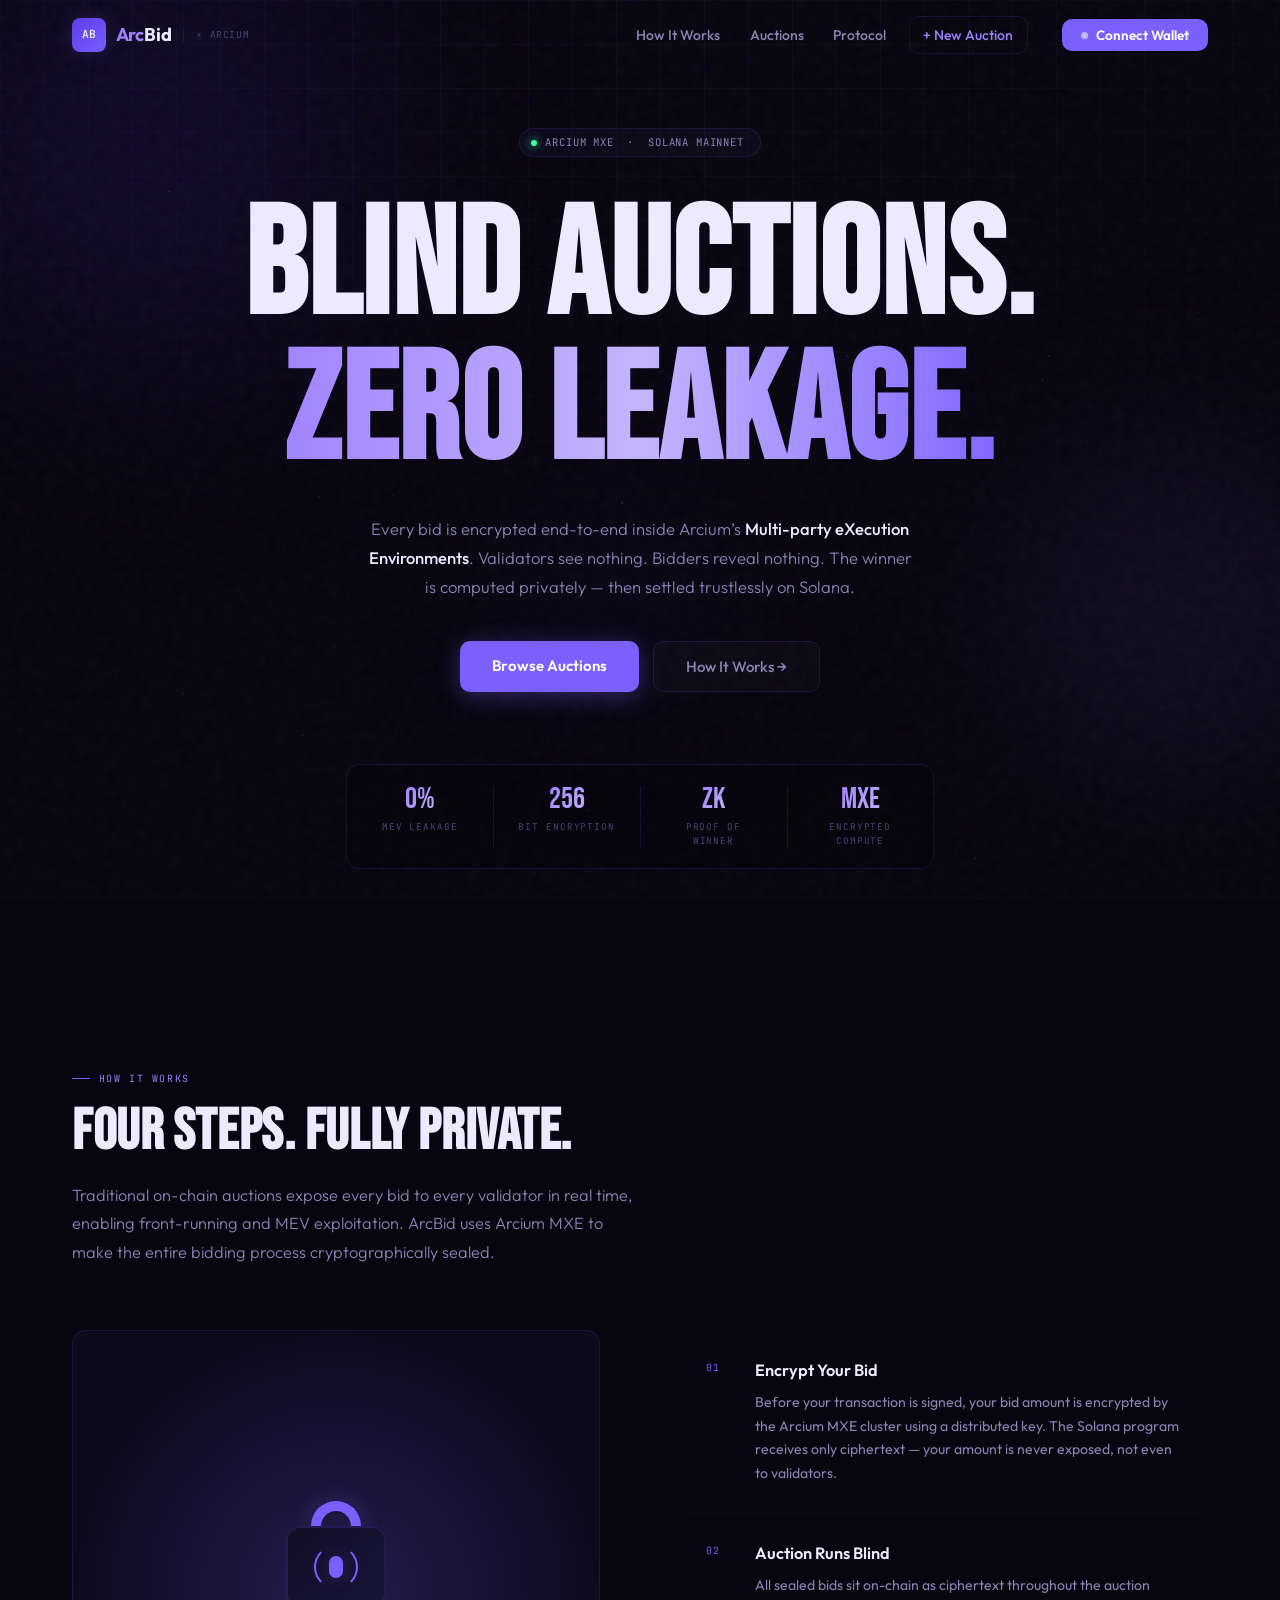
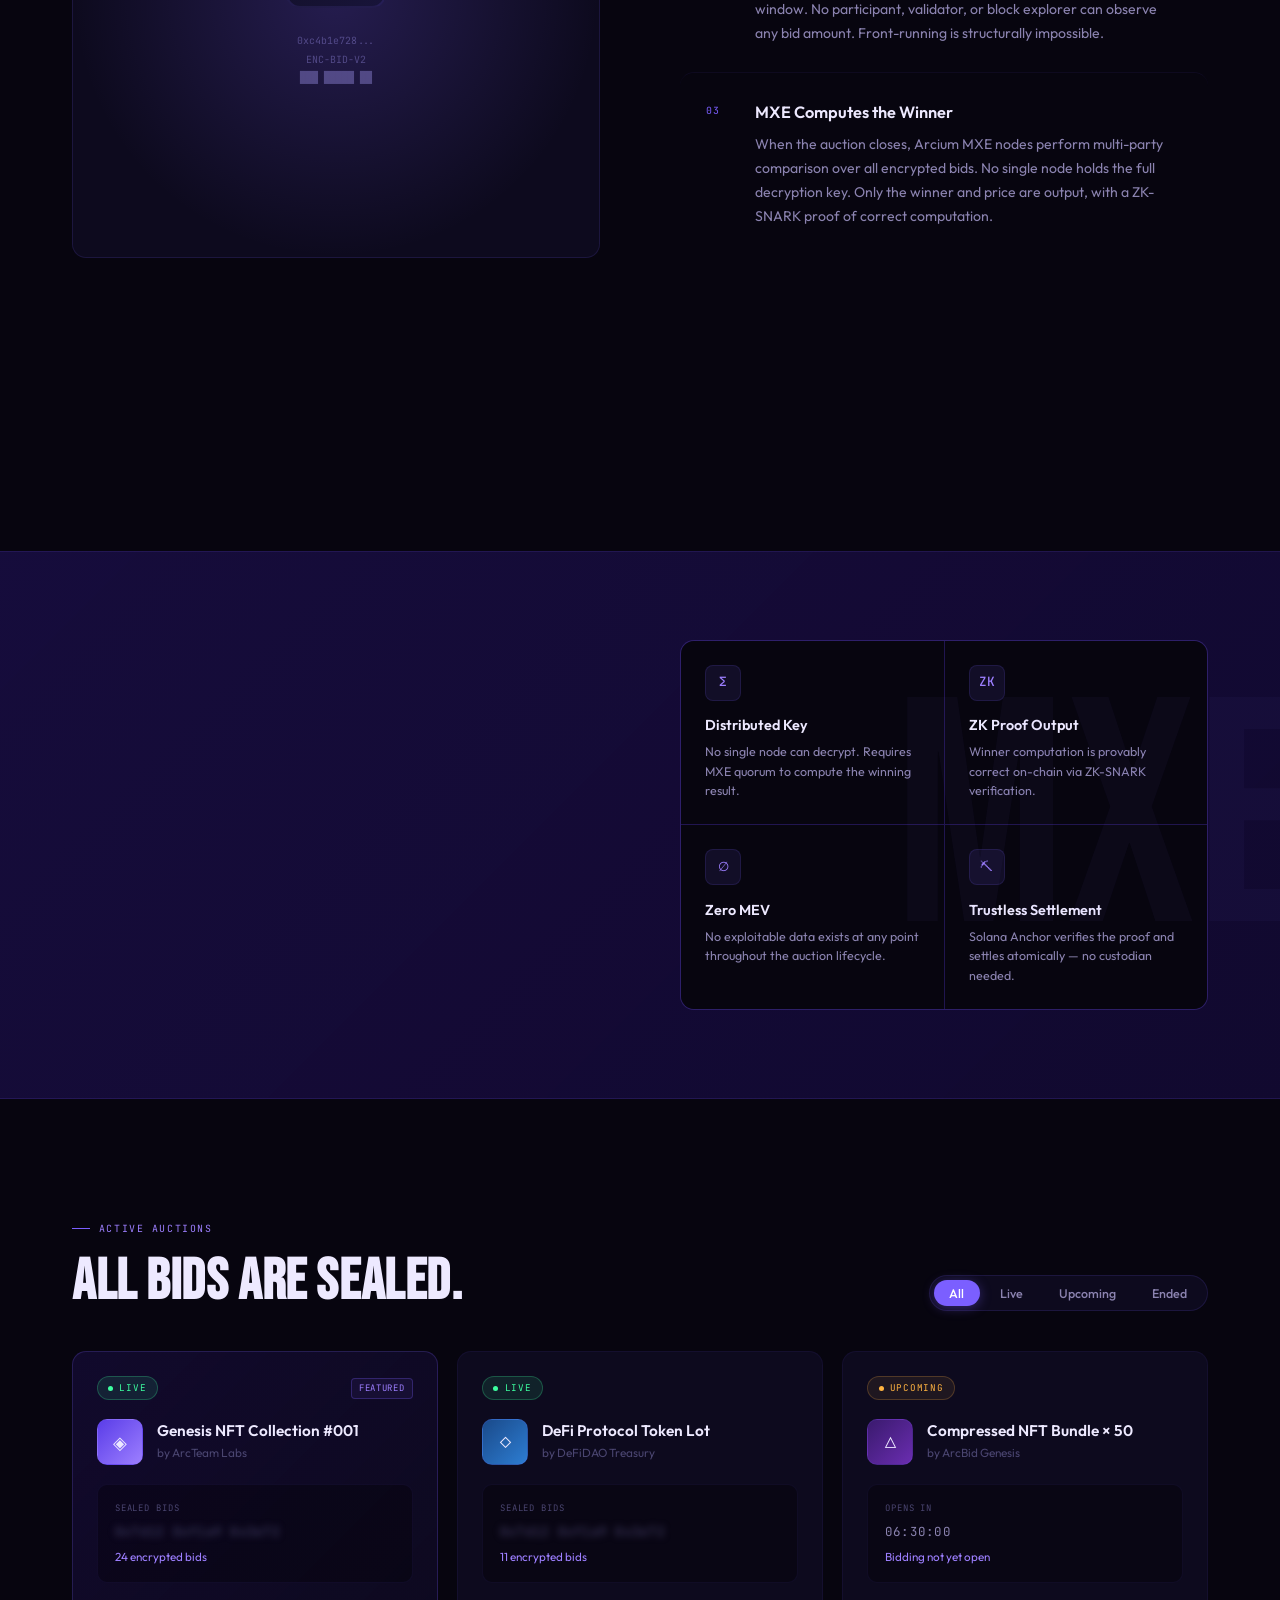
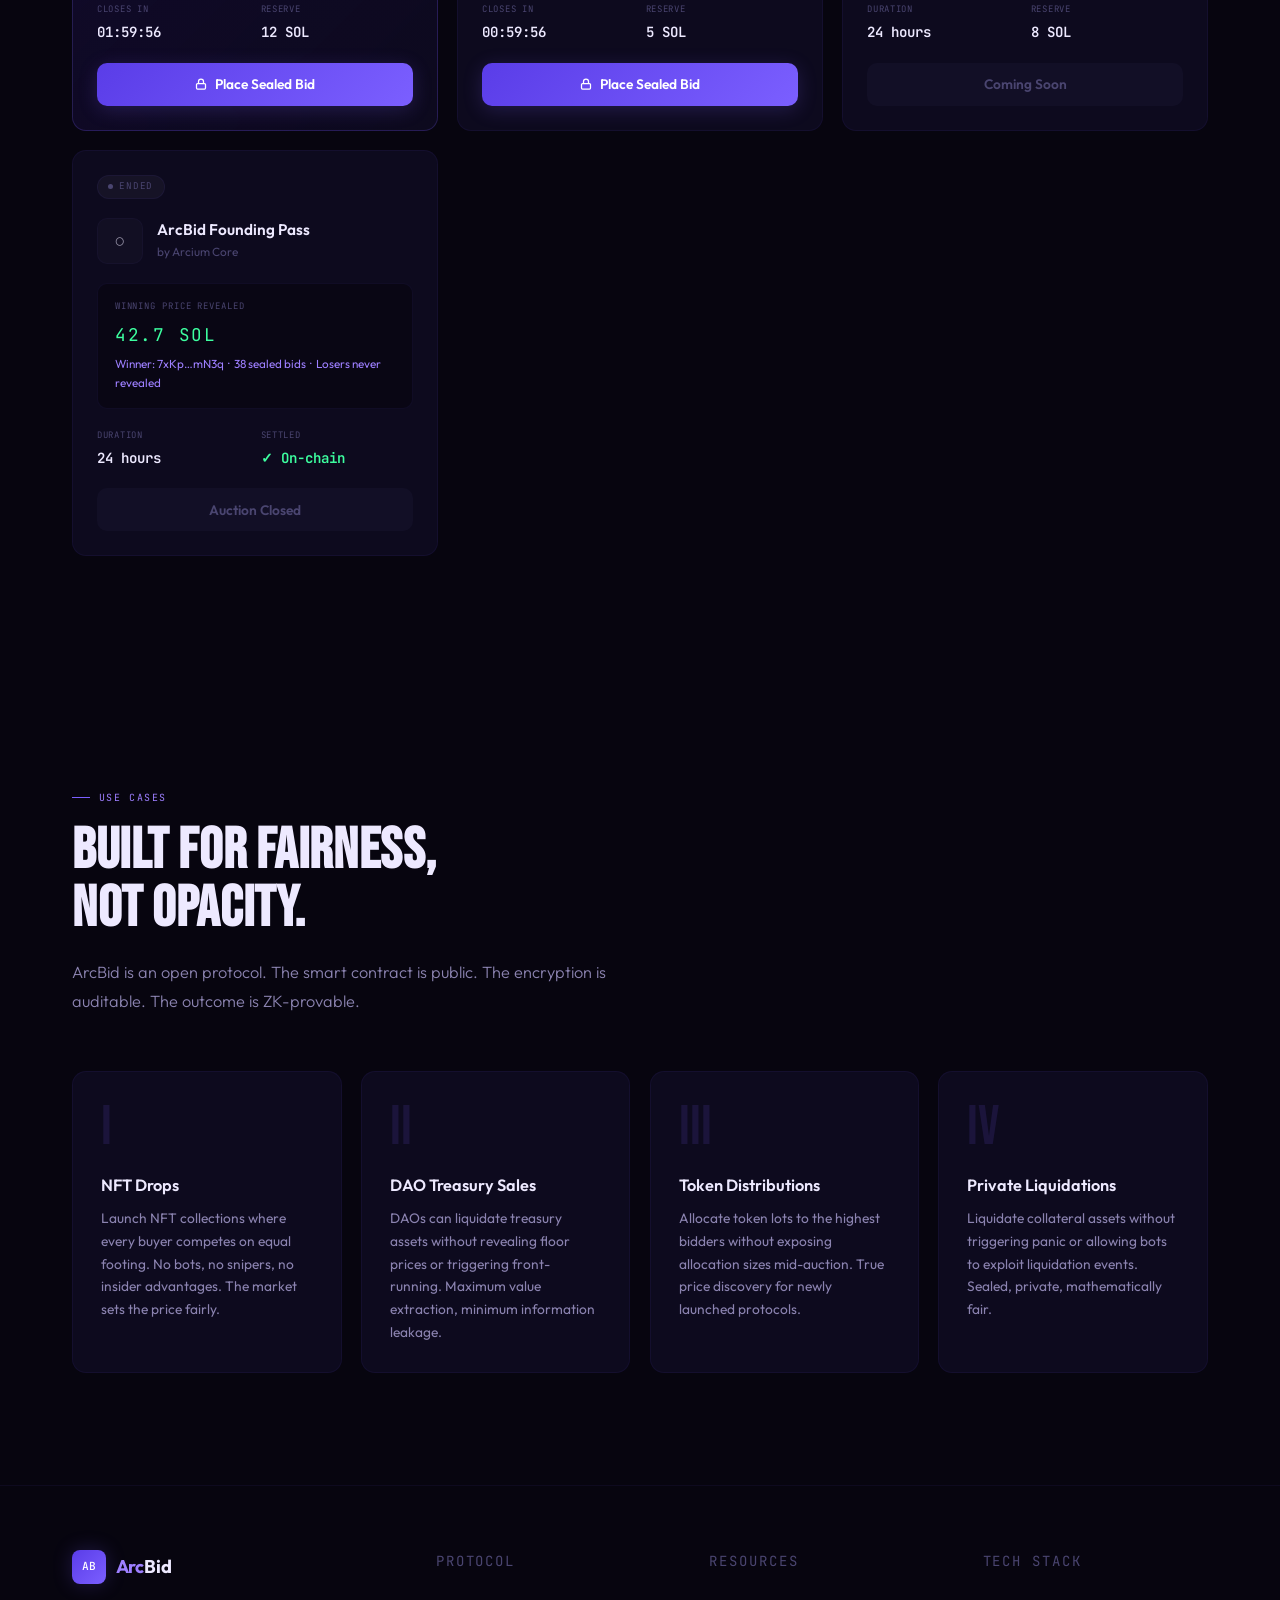
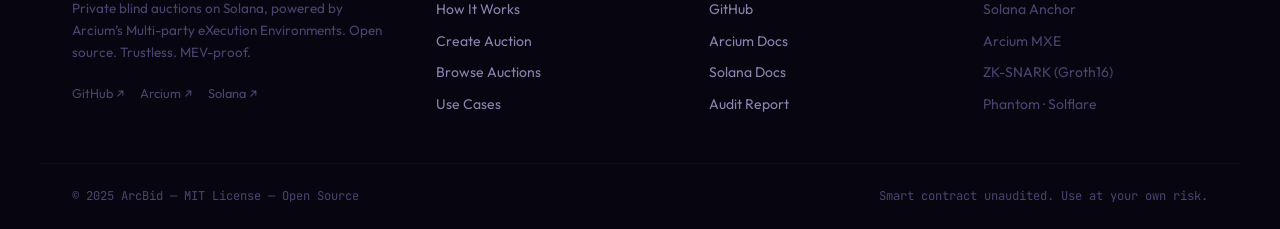
==== commit 54b6d866: "feat: ArcBid - private blind auction UI" ====
--- a/arcium-blind-auction/index.html
+++ b/arcium-blind-auction/index.html
@@ -8,13 +8,13 @@
 <link href="https://fonts.googleapis.com/css2?family=Bebas+Neue&family=Outfit:wght@300;400;500;600;700&family=JetBrains+Mono:wght@400;500&display=swap" rel="stylesheet"/>
 <style>
 :root{
-  --bg:#07050f; --bg1:#0d0a1e; --bg2:#120f26; --bg3:#18143a;
-  --line:rgba(120,90,255,.14); --line2:rgba(120,90,255,.07);
-  --p:#7b5fff; --p2:#9d7fff; --p3:#5a3de8; --pglow:rgba(123,95,255,.22);
-  --tx:#ede9ff; --tx2:#8b83b0; --tx3:#4a4570;
-  --green:#3dffa0; --red:#ff5c5c; --amber:#ffb340;
-  --fh:"Bebas Neue",sans-serif; --fb:"Outfit",sans-serif; --fm:"JetBrains Mono",monospace;
-  --r:14px; --r2:10px;
+  --bg:#07050f;--bg1:#0d0a1e;--bg2:#120f26;--bg3:#18143a;
+  --line:rgba(120,90,255,.14);--line2:rgba(120,90,255,.07);
+  --p:#7b5fff;--p2:#9d7fff;--p3:#5a3de8;--pglow:rgba(123,95,255,.22);
+  --tx:#ede9ff;--tx2:#8b83b0;--tx3:#4a4570;
+  --green:#3dffa0;--red:#ff5c5c;--amber:#ffb340;
+  --fh:"Bebas Neue",sans-serif;--fb:"Outfit",sans-serif;--fm:"JetBrains Mono",monospace;
+  --r:14px;--r2:10px;
 }
 *,*::before,*::after{box-sizing:border-box;margin:0;padding:0}
 html{scroll-behavior:smooth}
@@ -26,7 +26,7 @@
 ::-webkit-scrollbar-track{background:var(--bg)}
 ::-webkit-scrollbar-thumb{background:var(--bg3);border-radius:3px}
 
-/* BG */
+/* ── BACKGROUND ── */
 .bglayer{position:fixed;inset:0;z-index:0;pointer-events:none;overflow:hidden}
 .bgnoise{position:absolute;inset:-50%;width:200%;height:200%;
   background-image:url("data:image/svg+xml,%3Csvg viewBox='0 0 200 200' xmlns='http://www.w3.org/2000/svg'%3E%3Cfilter id='n'%3E%3CfeTurbulence type='fractalNoise' baseFrequency='0.85' numOctaves='4'/%3E%3C/filter%3E%3Crect width='100%25' height='100%25' filter='url(%23n)' opacity='0.035'/%3E%3C/svg%3E");
@@ -44,27 +44,27 @@
   mask-image:radial-gradient(ellipse 100% 65% at 50% 0%,black,transparent)}
 #cv{position:absolute;inset:0;opacity:.45}
 
-/* NAV */
+/* ── NAV ── */
 .nav{position:fixed;top:0;left:0;right:0;z-index:900;transition:background .3s,border-color .3s}
-.nav.up{background:rgba(7,5,15,.9);backdrop-filter:blur(20px);border-bottom:1px solid var(--line2)}
+.nav.up{background:rgba(7,5,15,.92);backdrop-filter:blur(20px);border-bottom:1px solid var(--line2)}
 .navi{max-width:1200px;margin:0 auto;padding:0 2rem;height:70px;display:flex;align-items:center;gap:1.5rem}
 .logo{display:flex;align-items:center;gap:.6rem;flex-shrink:0}
-.lmark{width:34px;height:34px;background:linear-gradient(135deg,var(--p3),var(--p));border-radius:8px;display:flex;align-items:center;justify-content:center;font-family:var(--fm);font-size:.7rem;font-weight:500;color:#fff;box-shadow:0 0 20px var(--pglow);letter-spacing:0}
+.lmark{width:34px;height:34px;background:linear-gradient(135deg,var(--p3),var(--p));border-radius:8px;display:flex;align-items:center;justify-content:center;font-family:var(--fm);font-size:.7rem;font-weight:500;color:#fff;box-shadow:0 0 20px var(--pglow)}
 .ltxt{font-family:var(--fb);font-weight:700;font-size:1.15rem;letter-spacing:-.01em;color:var(--tx)}
 .ltxt em{font-style:normal;color:var(--p2)}
-.ldiv{width:1px;height:16px;background:var(--line);margin:0 .1rem}
+.ldiv{width:1px;height:16px;background:var(--line);margin:0 .15rem}
 .lsub{font-family:var(--fm);font-size:.6rem;color:var(--tx3);letter-spacing:.06em}
 .nlinks{display:flex;align-items:center;gap:.15rem;margin-left:auto}
-.nl{padding:.42rem .85rem;color:var(--tx2);font-size:.875rem;font-weight:500;border-radius:var(--r2);transition:color .18s,background .18s;letter-spacing:.01em}
+.nl{padding:.42rem .85rem;color:var(--tx2);font-size:.875rem;font-weight:500;border-radius:var(--r2);transition:color .18s,background .18s}
 .nl:hover{color:var(--tx);background:rgba(255,255,255,.04)}
 .nlnew{color:var(--p2)!important;border:1px solid var(--line);margin-left:.4rem}
 .nlnew:hover{background:rgba(123,95,255,.1)!important;border-color:var(--p)!important}
-.bcw{display:flex;align-items:center;gap:.5rem;padding:.52rem 1.2rem;background:var(--p);border-radius:var(--r2);color:#fff;font-size:.84rem;font-weight:600;letter-spacing:.01em;transition:all .2s;box-shadow:0 0 0 0 var(--pglow);white-space:nowrap;margin-left:.6rem;overflow:hidden;position:relative}
+.bcw{display:flex;align-items:center;gap:.5rem;padding:.52rem 1.2rem;background:var(--p);border-radius:var(--r2);color:#fff;font-size:.84rem;font-weight:600;transition:all .2s;white-space:nowrap;margin-left:.6rem;overflow:hidden;position:relative}
 .bcw::before{content:"";position:absolute;inset:0;background:linear-gradient(135deg,rgba(255,255,255,.16),transparent);opacity:0;transition:opacity .2s}
 .bcw:hover::before{opacity:1}
 .bcw:hover{transform:translateY(-1px);box-shadow:0 8px 28px var(--pglow)}
 .bcw:active{transform:translateY(0)}
-.bcw.conn{background:rgba(61,255,160,.1);border:1px solid rgba(61,255,160,.28);color:var(--green);box-shadow:0 0 16px rgba(61,255,160,.08)}
+.bcw.conn{background:rgba(61,255,160,.1);border:1px solid rgba(61,255,160,.28);color:var(--green)}
 .wdot{width:7px;height:7px;border-radius:50%;background:rgba(255,255,255,.55);flex-shrink:0;transition:background .2s}
 .bcw.conn .wdot{background:var(--green);box-shadow:0 0 8px var(--green)}
 .hbg{display:none;flex-direction:column;justify-content:center;gap:5px;width:36px;height:36px;padding:4px;border-radius:var(--r2);transition:background .2s;margin-left:auto}
@@ -80,13 +80,13 @@
 .dcw{margin-top:.75rem;width:100%;justify-content:center}
 @media(max-width:780px){.nlinks{display:none}.bcw:not(.dcw){display:none}.hbg{display:flex}}
 
-/* HERO */
+/* ── HERO ── */
 .hero{position:relative;z-index:1;min-height:100vh;display:flex;flex-direction:column;align-items:center;justify-content:center;text-align:center;padding:8rem 2rem 5rem}
 .hpill{display:inline-flex;align-items:center;gap:.55rem;border:1px solid var(--line);border-radius:100px;padding:.32rem 1rem .32rem .65rem;font-family:var(--fm);font-size:.66rem;color:var(--tx2);letter-spacing:.08em;margin-bottom:2.5rem;background:rgba(123,95,255,.04);animation:fu .7s ease both}
-.hpill-dot{width:6px;height:6px;border-radius:50%;background:var(--green);box-shadow:0 0 8px var(--green);animation:gp 2s ease infinite}
+.hpdot{width:6px;height:6px;border-radius:50%;background:var(--green);box-shadow:0 0 8px var(--green);animation:gp 2s ease infinite}
 @keyframes gp{0%,100%{box-shadow:0 0 8px var(--green)}50%{box-shadow:0 0 18px var(--green)}}
 .htitle{font-family:var(--fh);font-size:clamp(4.5rem,12vw,9.5rem);line-height:.95;letter-spacing:.01em;color:var(--tx);margin-bottom:1.75rem;animation:fu .7s .08s ease both}
-.htitle-g{display:block;background:linear-gradient(90deg,var(--p2),#c4b5fd,var(--p));-webkit-background-clip:text;-webkit-text-fill-color:transparent;background-clip:text}
+.htg{display:block;background:linear-gradient(90deg,var(--p2),#c4b5fd,var(--p));-webkit-background-clip:text;-webkit-text-fill-color:transparent;background-clip:text}
 .hdesc{max-width:555px;font-size:1.04rem;font-weight:300;color:var(--tx2);line-height:1.75;margin-bottom:2.5rem;animation:fu .7s .16s ease both}
 .hdesc strong{color:var(--tx);font-weight:500}
 .hcta{display:flex;gap:.85rem;justify-content:center;flex-wrap:wrap;margin-bottom:4.5rem;animation:fu .7s .24s ease both}
@@ -102,7 +102,7 @@
 .sv{font-family:var(--fh);font-size:1.9rem;background:linear-gradient(135deg,var(--p2),#c4b5fd);-webkit-background-clip:text;-webkit-text-fill-color:transparent;background-clip:text;line-height:1}
 .sk{font-family:var(--fm);font-size:.58rem;color:var(--tx3);letter-spacing:.1em;text-transform:uppercase}
 
-/* SECTIONS */
+/* ── SECTIONS ── */
 .sec{position:relative;z-index:1;padding:7rem 0}
 .secin{max-width:1200px;margin:0 auto;padding:0 2rem}
 .ey{display:inline-flex;align-items:center;gap:.55rem;font-family:var(--fm);font-size:.62rem;color:var(--p2);letter-spacing:.16em;text-transform:uppercase;margin-bottom:1rem}
@@ -110,35 +110,35 @@
 .sh{font-family:var(--fh);font-size:clamp(2.6rem,4.5vw,4.2rem);line-height:1.02;letter-spacing:.01em;margin-bottom:1.2rem;color:var(--tx)}
 .sp{font-size:1.02rem;font-weight:300;color:var(--tx2);line-height:1.75;max-width:570px}
 
-/* HOW IT WORKS */
+/* ── HOW IT WORKS ── */
 .stepslay{display:grid;grid-template-columns:1fr 1fr;gap:5rem;align-items:start;margin-top:4rem}
 @media(max-width:800px){.stepslay{grid-template-columns:1fr;gap:3rem}}
 .stickl{position:sticky;top:8rem}
 .svis{aspect-ratio:1;border-radius:var(--r);border:1px solid var(--line);background:var(--bg1);display:flex;align-items:center;justify-content:center;overflow:hidden;position:relative}
-.svisin{width:78%;height:78%;position:relative;display:flex;align-items:center;justify-content:center}
-.svisgl{position:absolute;inset:-2px;background:radial-gradient(circle at 50% 50%,var(--pglow) 0%,transparent 70%);pointer-events:none;animation:glow 4s ease-in-out infinite alternate}
-@keyframes glow{from{opacity:.35}to{opacity:.85}}
+.svisin{width:78%;height:78%;display:flex;align-items:center;justify-content:center}
+.svisgl{position:absolute;inset:-2px;background:radial-gradient(circle at 50% 50%,var(--pglow) 0%,transparent 70%);pointer-events:none;animation:glw 4s ease-in-out infinite alternate}
+@keyframes glw{from{opacity:.35}to{opacity:.85}}
 .lockgfx{display:flex;flex-direction:column;align-items:center}
 .lshackle{width:50px;height:30px;border:10px solid var(--p);border-bottom:none;border-radius:25px 25px 0 0;margin-bottom:-5px;box-shadow:0 0 24px var(--pglow)}
 .lbody{width:100px;height:82px;background:linear-gradient(135deg,var(--bg2),var(--bg3));border:2px solid var(--line);border-radius:14px;display:flex;align-items:center;justify-content:center;position:relative}
-.lbody::before{content:"";position:absolute;width:44px;height:44px;border:2px solid var(--p);border-top-color:transparent;border-bottom-color:transparent;border-radius:50%;animation:spin 3s linear infinite}
-@keyframes spin{to{transform:rotate(360deg)}}
+.lbody::before{content:"";position:absolute;width:44px;height:44px;border:2px solid var(--p);border-top-color:transparent;border-bottom-color:transparent;border-radius:50%;animation:spn 3s linear infinite}
+@keyframes spn{to{transform:rotate(360deg)}}
 .lhole{width:14px;height:22px;background:var(--p);border-radius:50px;box-shadow:0 0 20px var(--pglow)}
-.lciph{margin-top:1.5rem;font-family:var(--fm);font-size:.62rem;color:var(--tx3);text-align:center;line-height:1.9;transition:opacity .3s}
+.lciph{margin-top:1.5rem;font-family:var(--fm);font-size:.62rem;color:var(--tx3);text-align:center;line-height:1.9;transition:opacity .3s;white-space:pre-line}
 .stepsr{display:flex;flex-direction:column}
-.step{display:flex;gap:1.4rem;padding:1.65rem;border-radius:var(--r);transition:background .22s;position:relative}
+.step{display:flex;gap:1.4rem;padding:1.65rem;border-radius:var(--r);transition:background .22s}
 .step:hover{background:rgba(123,95,255,.05)}
 .step+.step{border-top:1px solid var(--line2)}
 .snum{font-family:var(--fm);font-size:.62rem;color:var(--p);letter-spacing:.06em;width:26px;flex-shrink:0;padding-top:.2rem}
 .sbody h3{font-size:1.02rem;font-weight:600;margin-bottom:.48rem;color:var(--tx)}
 .sbody p{font-size:.88rem;color:var(--tx2);line-height:1.7}
 
-/* ARC BAND */
+/* ── ARCIUM BAND ── */
 .arcband{position:relative;z-index:1;background:linear-gradient(135deg,rgba(55,28,155,.32),rgba(28,14,80,.5));border-top:1px solid var(--line);border-bottom:1px solid var(--line);padding:5.5rem 0;overflow:hidden}
-.arcband::before{content:"MXE";position:absolute;right:-2rem;top:50%;transform:translateY(-50%);font-family:var(--fh);font-size:20rem;line-height:1;color:rgba(123,95,255,.035);pointer-events:none;white-space:nowrap}
+.arcband::before{content:"MXE";position:absolute;right:-2rem;top:50%;transform:translateY(-50%);font-family:var(--fh);font-size:20rem;line-height:1;color:rgba(123,95,255,.04);pointer-events:none;white-space:nowrap}
 .abinner{max-width:1200px;margin:0 auto;padding:0 2rem;display:grid;grid-template-columns:1fr 1fr;gap:5rem;align-items:center}
 @media(max-width:800px){.abinner{grid-template-columns:1fr;gap:2.5rem}}
-.abchip{display:inline-flex;align-items:center;gap:.5rem;border:1px solid rgba(123,95,255,.3);border-radius:6px;padding:.22rem .65rem;font-family:var(--fm);font-size:.58rem;color:var(--p2);letter-spacing:.12em;text-transform:uppercase;margin-bottom:1.4rem;background:rgba(123,95,255,.06)}
+.abchip{display:inline-flex;align-items:center;border:1px solid rgba(123,95,255,.3);border-radius:6px;padding:.22rem .65rem;font-family:var(--fm);font-size:.58rem;color:var(--p2);letter-spacing:.12em;text-transform:uppercase;margin-bottom:1.4rem;background:rgba(123,95,255,.06)}
 .abl h2{font-family:var(--fh);font-size:clamp(2.2rem,4vw,3.4rem);line-height:1.06;color:var(--tx);margin-bottom:1rem}
 .abl p{font-size:.94rem;color:var(--tx2);line-height:1.75}
 .abgrid{display:grid;grid-template-columns:1fr 1fr;gap:1px;background:var(--line);border:1px solid var(--line);border-radius:var(--r);overflow:hidden}
@@ -148,7 +148,7 @@
 .abfeat h4{font-size:.9rem;font-weight:600;color:var(--tx);margin-bottom:.32rem}
 .abfeat p{font-size:.78rem;color:var(--tx2);line-height:1.55}
 
-/* AUCTIONS */
+/* ── AUCTIONS ── */
 .aucsec{position:relative;z-index:1;padding:7rem 0}
 .auchead{max-width:1200px;margin:0 auto;padding:0 2rem;display:flex;align-items:flex-end;justify-content:space-between;margin-bottom:2.5rem;gap:2rem;flex-wrap:wrap}
 .filt{display:flex;gap:.35rem;background:var(--bg1);border:1px solid var(--line);border-radius:100px;padding:.28rem}
@@ -157,10 +157,10 @@
 .fb.act{background:var(--p);color:#fff;box-shadow:0 2px 12px rgba(123,95,255,.35)}
 .agrid{max-width:1200px;margin:0 auto;padding:0 2rem;display:grid;grid-template-columns:repeat(auto-fill,minmax(295px,1fr));gap:1.2rem}
 
-/* CARD */
+/* ── AUCTION CARD ── */
 .ac{background:var(--bg1);border:1px solid var(--line2);border-radius:var(--r);padding:1.5rem;display:flex;flex-direction:column;gap:1.2rem;transition:border-color .25s,transform .25s,box-shadow .25s;position:relative;overflow:hidden}
 .ac::before{content:"";position:absolute;top:0;left:0;right:0;height:2px;background:linear-gradient(90deg,transparent,var(--p),transparent);opacity:0;transition:opacity .28s}
-.ac:hover{border-color:rgba(123,95,255,.28);transform:translateY(-3px);box-shadow:0 18px 50px rgba(0,0,0,.4),0 0 0 1px rgba(123,95,255,.07)}
+.ac:hover{border-color:rgba(123,95,255,.28);transform:translateY(-3px);box-shadow:0 18px 50px rgba(0,0,0,.4)}
 .ac:hover::before{opacity:1}
 .acfeat{border-color:rgba(123,95,255,.22);background:linear-gradient(135deg,rgba(45,22,120,.28),var(--bg1))}
 .acetop{display:flex;align-items:center;justify-content:space-between}
@@ -169,8 +169,8 @@
 .sup{background:rgba(255,179,64,.08);border:1px solid rgba(255,179,64,.22);color:var(--amber)}
 .send{background:rgba(255,255,255,.04);border:1px solid var(--line2);color:var(--tx3)}
 .sdot{width:5px;height:5px;border-radius:50%;background:currentColor}
-.slive .sdot{animation:sp 1.4s ease-in-out infinite}
-@keyframes sp{0%,100%{opacity:1}50%{opacity:.3}}
+.slive .sdot{animation:sdp 1.4s ease-in-out infinite}
+@keyframes sdp{0%,100%{opacity:1}50%{opacity:.3}}
 .ftag{font-family:var(--fm);font-size:.56rem;color:var(--p2);border:1px solid rgba(123,95,255,.28);border-radius:4px;padding:.14rem .48rem;letter-spacing:.07em;background:rgba(123,95,255,.07)}
 .aasset{display:flex;align-items:center;gap:.85rem}
 .athumb{width:46px;height:46px;border-radius:10px;background:linear-gradient(135deg,var(--p3),var(--p2));display:flex;align-items:center;justify-content:center;font-size:1.15rem;flex-shrink:0;font-family:var(--fm);border:1px solid var(--line)}
@@ -178,7 +178,7 @@
 .aby{font-size:.74rem;color:var(--tx3)}
 .asealed{background:rgba(0,0,0,.3);border:1px solid var(--line2);border-radius:var(--r2);padding:.95rem 1.05rem}
 .slbl{font-family:var(--fm);font-size:.56rem;color:var(--tx3);letter-spacing:.1em;text-transform:uppercase;margin-bottom:.45rem}
-.sciph{font-family:var(--fm);font-size:.78rem;color:var(--tx3);letter-spacing:.1em;filter:blur(3.5px);user-select:none;margin-bottom:.38rem;transition:filter .4s}
+.sciph{font-family:var(--fm);font-size:.78rem;color:var(--tx3);letter-spacing:.1em;filter:blur(3.5px);user-select:none;margin-bottom:.38rem}
 .scnt{font-size:.73rem;color:var(--p2)}
 .ameta{display:grid;grid-template-columns:1fr 1fr;gap:.7rem}
 .amlbl{font-family:var(--fm);font-size:.56rem;color:var(--tx3);letter-spacing:.08em;text-transform:uppercase;margin-bottom:.28rem}
@@ -191,7 +191,7 @@
 .bdis{background:var(--bg2)!important;color:var(--tx3)!important;cursor:not-allowed;box-shadow:none!important;transform:none!important}
 .bdis::before{display:none!important}
 
-/* USE CASES */
+/* ── USE CASES ── */
 .ucsec{position:relative;z-index:1;padding:7rem 0}
 .ucin{max-width:1200px;margin:0 auto;padding:0 2rem}
 .ucgrid{display:grid;grid-template-columns:repeat(auto-fill,minmax(255px,1fr));gap:1.2rem;margin-top:3.5rem}
@@ -201,7 +201,7 @@
 .ucc h3{font-size:1.02rem;font-weight:600;color:var(--tx);margin-bottom:.55rem}
 .ucc p{font-size:.86rem;color:var(--tx2);line-height:1.65}
 
-/* FOOTER */
+/* ── FOOTER ── */
 .ft{position:relative;z-index:1;border-top:1px solid var(--line2);padding:4rem 0 0}
 .ftin{max-width:1200px;margin:0 auto;padding:0 2rem;display:grid;grid-template-columns:1.4fr 1fr 1fr 1fr;gap:3rem;margin-bottom:3rem}
 @media(max-width:900px){.ftin{grid-template-columns:1fr 1fr}}
@@ -219,7 +219,7 @@
 .fbar{border-top:1px solid var(--line2);padding:1.4rem 2rem;max-width:1200px;margin:0 auto;display:flex;justify-content:space-between;align-items:center;gap:1rem;flex-wrap:wrap}
 .fbar span{font-size:.76rem;color:var(--tx3);font-family:var(--fm)}
 
-/* OVERLAYS / MODALS */
+/* ── OVERLAYS / MODALS ── */
 .ov{position:fixed;inset:0;z-index:9999;display:flex;align-items:center;justify-content:center;padding:1rem;visibility:hidden;opacity:0;transition:visibility 0s .28s,opacity .28s}
 .ov.act{visibility:visible;opacity:1;transition:visibility 0s,opacity .28s}
 .ovbg{position:absolute;inset:0;background:rgba(4,3,12,.87);backdrop-filter:blur(18px);-webkit-backdrop-filter:blur(18px)}
@@ -235,15 +235,14 @@
 .wrow{display:flex;align-items:center;gap:.9rem;padding:.95rem 1.1rem;background:rgba(255,255,255,.03);border:1px solid var(--line2);border-radius:var(--r2);transition:all .2s;text-align:left;width:100%}
 .wrow:hover{border-color:rgba(123,95,255,.42);background:rgba(123,95,255,.06);transform:translateX(3px)}
 .wavi{width:44px;height:44px;border-radius:10px;display:flex;align-items:center;justify-content:center;flex-shrink:0}
-.wav-ph{background:linear-gradient(135deg,#4e44ce,#9d7fff)}
-.wav-sf{background:linear-gradient(135deg,#e05a28,#f8a827)}
+.wavph{background:linear-gradient(135deg,#4e44ce,#9d7fff)}
+.wavsf{background:linear-gradient(135deg,#e05a28,#f8a827)}
 .wname{display:block;font-size:.94rem;font-weight:600;color:var(--tx);margin-bottom:.14rem}
 .wdesc{display:block;font-size:.74rem;color:var(--tx3)}
 .warr{margin-left:auto;color:var(--tx3);font-size:.88rem;transition:transform .2s}
 .wrow:hover .warr{transform:translateX(3px);color:var(--tx2)}
 .mfine{font-size:.73rem;color:var(--tx3);line-height:1.6;text-align:center}
 .mfine a{color:var(--p2);text-decoration:underline;text-decoration-color:rgba(157,127,255,.3)}
-/* Bid modal */
 .blbl{display:block;font-family:var(--fm);font-size:.6rem;color:var(--tx2);letter-spacing:.1em;text-transform:uppercase;margin-bottom:.52rem}
 .birow{display:flex;align-items:center;background:rgba(0,0,0,.3);border:1px solid var(--line);border-radius:var(--r2);overflow:hidden;transition:border-color .2s;margin-bottom:1rem}
 .birow:focus-within{border-color:var(--p)}
@@ -252,8 +251,8 @@
 .bunit{padding:0 1.05rem;font-family:var(--fm);font-size:.78rem;color:var(--p2);border-left:1px solid var(--line);align-self:stretch;display:flex;align-items:center;background:rgba(123,95,255,.06)}
 .eprev{background:rgba(0,0,0,.38);border:1px solid var(--line2);border-radius:var(--r2);padding:.88rem 1rem;margin-bottom:1rem}
 .ephd{display:flex;align-items:center;gap:.48rem;font-family:var(--fm);font-size:.58rem;color:var(--p2);letter-spacing:.1em;margin-bottom:.52rem}
-.epulse{width:6px;height:6px;border-radius:50%;background:var(--p);flex-shrink:0;animation:ep 1.5s ease-in-out infinite}
-@keyframes ep{0%,100%{opacity:1;box-shadow:0 0 0 0 var(--pglow)}50%{opacity:.45;box-shadow:0 0 0 4px transparent}}
+.epulse{width:6px;height:6px;border-radius:50%;background:var(--p);flex-shrink:0;animation:epp 1.5s ease-in-out infinite}
+@keyframes epp{0%,100%{opacity:1;box-shadow:0 0 0 0 var(--pglow)}50%{opacity:.45;box-shadow:0 0 0 4px transparent}}
 .epval{font-family:var(--fm);font-size:.72rem;color:var(--tx3);word-break:break-all;line-height:1.5}
 .bmeta{display:grid;grid-template-columns:repeat(3,1fr);gap:.72rem;margin-bottom:1.2rem}
 .bmk{display:block;font-family:var(--fm);font-size:.55rem;color:var(--tx3);letter-spacing:.1em;text-transform:uppercase;margin-bottom:.28rem}
@@ -264,12 +263,12 @@
 .bsub:hover{transform:translateY(-1px);box-shadow:0 12px 36px rgba(123,95,255,.5)}
 .bsub:disabled{opacity:.6;cursor:not-allowed;transform:none;box-shadow:none}
 
-/* TOAST */
+/* ── TOAST ── */
 .toast{position:fixed;bottom:2rem;left:50%;z-index:9998;transform:translateX(-50%) translateY(90px);background:var(--bg2);border:1px solid var(--line);border-radius:100px;padding:.68rem 1.4rem;display:flex;align-items:center;gap:.68rem;font-size:.875rem;font-weight:500;color:var(--tx);box-shadow:0 16px 50px rgba(0,0,0,.6);transition:transform .38s cubic-bezier(.34,1.4,.64,1),opacity .28s;opacity:0;white-space:nowrap;pointer-events:none}
 .toast.show{transform:translateX(-50%) translateY(0);opacity:1}
 .ticon{width:20px;height:20px;border-radius:50%;display:flex;align-items:center;justify-content:center;font-size:.6rem;flex-shrink:0}
 
-/* ANIMS */
+/* ── ANIMATIONS ── */
 @keyframes fu{from{opacity:0;transform:translateY(22px)}to{opacity:1;transform:translateY(0)}}
 [data-rv]{opacity:0;transform:translateY(18px);transition:opacity .58s ease,transform .58s ease}
 [data-rv].vis{opacity:1;transform:translateY(0)}
@@ -303,7 +302,7 @@
       <div class="lmark">AB</div>
       <span class="ltxt"><em>Arc</em>Bid</span>
       <div class="ldiv"></div>
-      <span class="lsub">× ARCIUM</span>
+      <span class="lsub">&#215; ARCIUM</span>
     </a>
     <div class="nlinks">
       <a href="#works" class="nl">How It Works</a>
@@ -330,12 +329,12 @@
 
 <!-- HERO -->
 <section class="hero">
-  <div class="hpill"><span class="hpill-dot"></span>ARCIUM MXE &nbsp;·&nbsp; SOLANA MAINNET</div>
-  <h1 class="htitle">BLIND AUCTIONS.<br/><span class="htitle-g">ZERO LEAKAGE.</span></h1>
-  <p class="hdesc">Every bid is encrypted end-to-end inside Arcium's <strong>Multi-party eXecution Environments</strong>. Validators see nothing. Bidders reveal nothing. The winner is computed privately — then settled trustlessly on Solana.</p>
+  <div class="hpill"><span class="hpdot"></span>ARCIUM MXE &nbsp;&middot;&nbsp; SOLANA MAINNET</div>
+  <h1 class="htitle">BLIND AUCTIONS.<br/><span class="htg">ZERO LEAKAGE.</span></h1>
+  <p class="hdesc">Every bid is encrypted end-to-end inside Arcium&rsquo;s <strong>Multi-party eXecution Environments</strong>. Validators see nothing. Bidders reveal nothing. The winner is computed privately &mdash; then settled trustlessly on Solana.</p>
   <div class="hcta">
     <a href="#auctions" class="bpri">Browse Auctions</a>
-    <a href="#works" class="bghost">How It Works →</a>
+    <a href="#works" class="bghost">How It Works &rarr;</a>
   </div>
   <div class="hstats">
     <div class="si"><span class="sv">0%</span><span class="sk">MEV Leakage</span></div>
@@ -359,7 +358,9 @@
             <div class="lockgfx">
               <div class="lshackle"></div>
               <div class="lbody"><div class="lhole"></div></div>
-              <div class="lciph" id="lciph">0x7f3a2c91...<br/>ARC-MXE-SEALED<br/>████ ██ █████</div>
+              <div class="lciph" id="lciph">0x7f3a2c91...
+ARC-MXE-SEALED
+&#9608;&#9608;&#9608;&#9608; &#9608;&#9608; &#9608;&#9608;&#9608;&#9608;&#9608;</div>
             </div>
           </div>
         </div>
@@ -367,7 +368,7 @@
       <div class="stepsr">
         <div class="step" data-rv>
           <div class="snum">01</div>
-          <div class="sbody"><h3>Encrypt Your Bid</h3><p>Before your transaction is signed, your bid amount is encrypted by the Arcium MXE cluster using a distributed key. The Solana program receives only ciphertext — your amount is never exposed, not even to validators.</p></div>
+          <div class="sbody"><h3>Encrypt Your Bid</h3><p>Before your transaction is signed, your bid amount is encrypted by the Arcium MXE cluster using a distributed key. The Solana program receives only ciphertext &mdash; your amount is never exposed, not even to validators.</p></div>
         </div>
         <div class="step" data-rv>
           <div class="snum">02</div>
@@ -379,7 +380,7 @@
         </div>
         <div class="step" data-rv>
           <div class="snum">04</div>
-          <div class="sbody"><h3>On-Chain Settlement</h3><p>The Anchor smart contract verifies the ZK proof, transfers the asset to the winner, and automatically refunds all other deposits — trustlessly, with a full on-chain audit trail. Losing bids are never revealed.</p></div>
+          <div class="sbody"><h3>On-Chain Settlement</h3><p>The Anchor smart contract verifies the ZK proof, transfers the asset to the winner, and automatically refunds all other deposits &mdash; trustlessly, with a full on-chain audit trail. Losing bids are never revealed.</p></div>
         </div>
       </div>
     </div>
@@ -392,13 +393,13 @@
     <div class="abl" data-rv>
       <div class="abchip">ARCIUM MXE</div>
       <h2>Encrypted Computation.<br/>On-Chain Proof.</h2>
-      <p>Arcium's Multi-party eXecution Environments allow arbitrary computation over encrypted inputs. Bids are compared inside the MXE — the Solana program only ever receives the verified output. No trusted third party. No oracle risk. No data leakage.</p>
+      <p>Arcium&rsquo;s Multi-party eXecution Environments allow arbitrary computation over encrypted inputs. Bids are compared inside the MXE &mdash; the Solana program only ever receives the verified output. No trusted third party. No oracle risk. No data leakage.</p>
     </div>
     <div class="abgrid">
-      <div class="abfeat"><div class="abicon">Σ</div><h4>Distributed Key</h4><p>No single node can decrypt. Requires MXE quorum to compute the winning result.</p></div>
+      <div class="abfeat"><div class="abicon">&#931;</div><h4>Distributed Key</h4><p>No single node can decrypt. Requires MXE quorum to compute the winning result.</p></div>
       <div class="abfeat"><div class="abicon">ZK</div><h4>ZK Proof Output</h4><p>Winner computation is provably correct on-chain via ZK-SNARK verification.</p></div>
-      <div class="abfeat"><div class="abicon">∅</div><h4>Zero MEV</h4><p>No exploitable data exists at any point throughout the auction lifecycle.</p></div>
-      <div class="abfeat"><div class="abicon">⛓</div><h4>Trustless Settlement</h4><p>Solana Anchor verifies the proof and settles atomically — no custodian needed.</p></div>
+      <div class="abfeat"><div class="abicon">&#8709;</div><h4>Zero MEV</h4><p>No exploitable data exists at any point throughout the auction lifecycle.</p></div>
+      <div class="abfeat"><div class="abicon">&#9935;</div><h4>Trustless Settlement</h4><p>Solana Anchor verifies the proof and settles atomically &mdash; no custodian needed.</p></div>
     </div>
   </div>
 </div>
@@ -425,7 +426,7 @@
         <span class="ftag">FEATURED</span>
       </div>
       <div class="aasset">
-        <div class="athumb">◈</div>
+        <div class="athumb">&#9672;</div>
         <div><div class="aname">Genesis NFT Collection #001</div><div class="aby">by ArcTeam Labs</div></div>
       </div>
       <div class="asealed">
@@ -446,7 +447,7 @@
     <article class="ac" data-s="live">
       <div class="acetop"><span class="sp1 slive"><span class="sdot"></span>Live</span></div>
       <div class="aasset">
-        <div class="athumb" style="background:linear-gradient(135deg,#1a4a8a,#2d7dd2)">◇</div>
+        <div class="athumb" style="background:linear-gradient(135deg,#1a4a8a,#2d7dd2)">&#9671;</div>
         <div><div class="aname">DeFi Protocol Token Lot</div><div class="aby">by DeFiDAO Treasury</div></div>
       </div>
       <div class="asealed">
@@ -467,8 +468,8 @@
     <article class="ac" data-s="upcoming">
       <div class="acetop"><span class="sp1 sup"><span class="sdot"></span>Upcoming</span></div>
       <div class="aasset">
-        <div class="athumb" style="background:linear-gradient(135deg,#3a1a6e,#6a2db0)">△</div>
-        <div><div class="aname">Compressed NFT Bundle × 50</div><div class="aby">by ArcBid Genesis</div></div>
+        <div class="athumb" style="background:linear-gradient(135deg,#3a1a6e,#6a2db0)">&#9651;</div>
+        <div><div class="aname">Compressed NFT Bundle &times; 50</div><div class="aby">by ArcBid Genesis</div></div>
       </div>
       <div class="asealed">
         <div class="slbl">Opens in</div>
@@ -485,17 +486,17 @@
     <article class="ac" data-s="ended">
       <div class="acetop"><span class="sp1 send"><span class="sdot"></span>Ended</span></div>
       <div class="aasset">
-        <div class="athumb" style="background:rgba(255,255,255,.04);border:1px solid var(--line2);opacity:.6">○</div>
+        <div class="athumb" style="background:rgba(255,255,255,.04);border:1px solid var(--line2);opacity:.6">&#9675;</div>
         <div><div class="aname">ArcBid Founding Pass</div><div class="aby">by Arcium Core</div></div>
       </div>
       <div class="asealed">
         <div class="slbl">Winning Price Revealed</div>
         <div class="sciph" style="filter:none;color:var(--green);font-size:1.1rem">42.7 SOL</div>
-        <div class="scnt">Winner: 7xKp…mN3q &nbsp;·&nbsp; 38 sealed bids &nbsp;·&nbsp; Losers never revealed</div>
+        <div class="scnt">Winner: 7xKp&hellip;mN3q &nbsp;&middot;&nbsp; 38 sealed bids &nbsp;&middot;&nbsp; Losers never revealed</div>
       </div>
       <div class="ameta">
         <div><div class="amlbl">Duration</div><div class="amval">24 hours</div></div>
-        <div><div class="amlbl">Settled</div><div class="amval" style="color:var(--green)">✓ On-chain</div></div>
+        <div><div class="amlbl">Settled</div><div class="amval" style="color:var(--green)">&#10003; On-chain</div></div>
       </div>
       <button class="bbid bdis" disabled>Auction Closed</button>
     </article>
@@ -523,19 +524,19 @@
   <div class="ftin">
     <div class="fbrand">
       <div class="flogo"><div class="lmark">AB</div><span class="ltxt"><em>Arc</em>Bid</span></div>
-      <p>Private blind auctions on Solana, powered by Arcium's Multi-party eXecution Environments. Open source. Trustless. MEV-proof.</p>
+      <p>Private blind auctions on Solana, powered by Arcium&rsquo;s Multi-party eXecution Environments. Open source. Trustless. MEV-proof.</p>
       <div class="fext">
-        <a href="https://github.com/yourusername/arcbid" target="_blank">GitHub ↗</a>
-        <a href="https://arcium.com" target="_blank">Arcium ↗</a>
-        <a href="https://solana.com" target="_blank">Solana ↗</a>
+        <a href="https://github.com/yourusername/arcbid" target="_blank" rel="noopener">GitHub &nearr;</a>
+        <a href="https://arcium.com" target="_blank" rel="noopener">Arcium &nearr;</a>
+        <a href="https://solana.com" target="_blank" rel="noopener">Solana &nearr;</a>
       </div>
     </div>
     <div class="fcol"><span class="fclbl">Protocol</span><a href="#works">How It Works</a><a href="create.html">Create Auction</a><a href="#auctions">Browse Auctions</a><a href="#usecases">Use Cases</a></div>
-    <div class="fcol"><span class="fclbl">Resources</span><a href="https://github.com/yourusername/arcbid" target="_blank">GitHub</a><a href="https://docs.arcium.com" target="_blank">Arcium Docs</a><a href="https://docs.solana.com" target="_blank">Solana Docs</a><a href="#">Audit Report</a></div>
-    <div class="fcol"><span class="fclbl">Tech Stack</span><span>Solana Anchor</span><span>Arcium MXE</span><span>ZK-SNARK (Groth16)</span><span>Phantom · Solflare</span></div>
+    <div class="fcol"><span class="fclbl">Resources</span><a href="https://github.com/yourusername/arcbid" target="_blank" rel="noopener">GitHub</a><a href="https://docs.arcium.com" target="_blank" rel="noopener">Arcium Docs</a><a href="https://docs.solana.com" target="_blank" rel="noopener">Solana Docs</a><a href="#">Audit Report</a></div>
+    <div class="fcol"><span class="fclbl">Tech Stack</span><span>Solana Anchor</span><span>Arcium MXE</span><span>ZK-SNARK (Groth16)</span><span>Phantom &middot; Solflare</span></div>
   </div>
   <div class="fbar">
-    <span>© 2025 ArcBid — MIT License — Open Source</span>
+    <span>&copy; 2025 ArcBid &mdash; MIT License &mdash; Open Source</span>
     <span>Smart contract unaudited. Use at your own risk.</span>
   </div>
 </footer>
@@ -544,13 +545,13 @@
 <div class="ov" id="wov">
   <div class="ovbg" id="wobg"></div>
   <div class="mod">
-    <button class="mclose" id="cwClose">✕</button>
+    <button class="mclose" id="cwClose">&#10005;</button>
     <div class="mey">Connect Wallet</div>
     <h2 class="mttl">Choose your wallet</h2>
     <p class="msub">Connect to place encrypted, sealed bids on ArcBid.</p>
     <div class="wlist">
       <button class="wrow" id="phBtn">
-        <div class="wavi wav-ph">
+        <div class="wavi wavph">
           <svg viewBox="0 0 128 128" width="26" height="26" fill="none">
             <ellipse cx="46" cy="56" rx="10" ry="12" fill="white"/>
             <ellipse cx="82" cy="56" rx="10" ry="12" fill="white"/>
@@ -559,21 +560,21 @@
             <path d="M110 68C104 94 80 108 54 102 28 96 12 72 18 47 24 21 49 7 75 13c26 6 41 30 35 55z" fill="white" opacity=".1"/>
           </svg>
         </div>
-        <div class="winfo"><span class="wname">Phantom</span><span class="wdesc">Most popular Solana wallet</span></div>
-        <span class="warr">→</span>
+        <div><span class="wname">Phantom</span><span class="wdesc">Most popular Solana wallet</span></div>
+        <span class="warr">&rarr;</span>
       </button>
       <button class="wrow" id="sfBtn">
-        <div class="wavi wav-sf">
+        <div class="wavi wavsf">
           <svg viewBox="0 0 128 128" width="26" height="26" fill="none">
             <path d="M64 22L92 64 64 106 36 64Z" fill="white" opacity=".9"/>
             <path d="M64 22L92 64 64 82Z" fill="white" opacity=".32"/>
           </svg>
         </div>
-        <div class="winfo"><span class="wname">Solflare</span><span class="wdesc">Non-custodial Solana wallet</span></div>
-        <span class="warr">→</span>
+        <div><span class="wname">Solflare</span><span class="wdesc">Non-custodial Solana wallet</span></div>
+        <span class="warr">&rarr;</span>
       </button>
     </div>
-    <p class="mfine">By connecting you agree to ArcBid's <a href="#">Terms of Service</a>. Your wallet is used only for on-chain transactions.</p>
+    <p class="mfine">By connecting you agree to ArcBid&rsquo;s <a href="#">Terms of Service</a>. Your wallet is used only for on-chain transactions.</p>
   </div>
 </div>
 
@@ -581,18 +582,18 @@
 <div class="ov" id="bov">
   <div class="ovbg" id="bobg"></div>
   <div class="mod modw">
-    <button class="mclose" id="bClose">✕</button>
+    <button class="mclose" id="bClose">&#10005;</button>
     <div class="mey">Sealed Bid</div>
     <h2 class="mttl" id="bTitle">Place your bid</h2>
-    <p class="msub">Your amount is encrypted by Arcium MXE before submission. No one can see it — including us.</p>
+    <p class="msub">Your amount is encrypted by Arcium MXE before submission. No one can see it &mdash; including us.</p>
     <label class="blbl" for="bAmt">Bid Amount</label>
     <div class="birow"><input type="number" id="bAmt" class="bi" placeholder="0.00" min="0.01" step="0.01"/><span class="bunit">SOL</span></div>
     <div class="eprev">
-      <div class="ephd"><span class="epulse"></span>ARCIUM MXE — ENCRYPTION PREVIEW</div>
-      <div class="epval" id="epv">Enter an amount to preview your encrypted bid →</div>
+      <div class="ephd"><span class="epulse"></span>ARCIUM MXE &mdash; ENCRYPTION PREVIEW</div>
+      <div class="epval" id="epv">Enter an amount to preview your encrypted bid &rarr;</div>
     </div>
     <div class="bmeta">
-      <div><span class="bmk">Auction</span><span class="bmv" id="bRef">—</span></div>
+      <div><span class="bmk">Auction</span><span class="bmv" id="bRef">&mdash;</span></div>
       <div><span class="bmk">Network</span><span class="bmv">Solana</span></div>
       <div><span class="bmk">Encryption</span><span class="bmv" style="color:var(--p2)">ARC-MXE</span></div>
     </div>
@@ -604,126 +605,281 @@
 </div>
 
 <!-- TOAST -->
-<div class="toast" id="toast"><div class="ticon" id="ticon">✓</div><span id="tmsg">Done.</span></div>
+<div class="toast" id="toast"><div class="ticon" id="ticon">&#10003;</div><span id="tmsg">Done.</span></div>
 
 <script>
-(function(){
-  var c=document.getElementById("cv");if(!c)return;
-  var x=c.getContext("2d"),W,H,pts=[];
-  function rsz(){W=c.width=innerWidth;H=c.height=innerHeight}
-  window.addEventListener("resize",rsz);rsz();
-  function P(){this.rst()}
-  P.prototype.rst=function(){this.x=Math.random()*W;this.y=Math.random()*H;this.r=Math.random()*.8+.2;this.vx=(Math.random()-.5)*.18;this.vy=(Math.random()-.5)*.18;this.a=Math.random()*.45+.1;this.c=Math.random()>.5?"123,95,255":"157,127,255"};
-  P.prototype.step=function(){this.x+=this.vx;this.y+=this.vy;if(this.x<0||this.x>W||this.y<0||this.y>H)this.rst()};
-  P.prototype.draw=function(){x.beginPath();x.arc(this.x,this.y,this.r,0,6.28);x.fillStyle="rgba("+this.c+","+this.a+")";x.fill()};
-  for(var i=0;i<90;i++)pts.push(new P());
-  function fr(){
-    x.clearRect(0,0,W,H);
-    for(var i=0;i<pts.length;i++){
-      for(var j=i+1;j<pts.length;j++){
-        var dx=pts[i].x-pts[j].x,dy=pts[i].y-pts[j].y,d=Math.sqrt(dx*dx+dy*dy);
-        if(d<85){x.beginPath();x.moveTo(pts[i].x,pts[i].y);x.lineTo(pts[j].x,pts[j].y);x.strokeStyle="rgba(123,95,255,"+(0.04*(1-d/85))+")";x.lineWidth=.5;x.stroke()}
+/* ── PARTICLES ── */
+(function() {
+  var c = document.getElementById('cv');
+  if (!c) return;
+  var ctx = c.getContext('2d'), W, H, pts = [];
+  function rsz() { W = c.width = innerWidth; H = c.height = innerHeight; }
+  window.addEventListener('resize', rsz); rsz();
+  function Pt() { this.reset(); }
+  Pt.prototype.reset = function() {
+    this.x = Math.random() * W; this.y = Math.random() * H;
+    this.r = Math.random() * 0.8 + 0.2;
+    this.vx = (Math.random() - 0.5) * 0.18; this.vy = (Math.random() - 0.5) * 0.18;
+    this.a = Math.random() * 0.45 + 0.1;
+    this.col = Math.random() > 0.5 ? '123,95,255' : '157,127,255';
+  };
+  Pt.prototype.step = function() {
+    this.x += this.vx; this.y += this.vy;
+    if (this.x < 0 || this.x > W || this.y < 0 || this.y > H) this.reset();
+  };
+  Pt.prototype.draw = function() {
+    ctx.beginPath(); ctx.arc(this.x, this.y, this.r, 0, 6.28);
+    ctx.fillStyle = 'rgba(' + this.col + ',' + this.a + ')'; ctx.fill();
+  };
+  for (var i = 0; i < 90; i++) pts.push(new Pt());
+  function frame() {
+    ctx.clearRect(0, 0, W, H);
+    for (var i = 0; i < pts.length; i++) {
+      for (var j = i + 1; j < pts.length; j++) {
+        var dx = pts[i].x - pts[j].x, dy = pts[i].y - pts[j].y;
+        var d = Math.sqrt(dx * dx + dy * dy);
+        if (d < 85) {
+          ctx.beginPath(); ctx.moveTo(pts[i].x, pts[i].y); ctx.lineTo(pts[j].x, pts[j].y);
+          ctx.strokeStyle = 'rgba(123,95,255,' + (0.04 * (1 - d / 85)) + ')';
+          ctx.lineWidth = 0.5; ctx.stroke();
+        }
       }
-      pts[i].step();pts[i].draw();
+      pts[i].step(); pts[i].draw();
     }
-    requestAnimationFrame(fr);
+    requestAnimationFrame(frame);
   }
-  fr();
-})();
-
-window.addEventListener("scroll",function(){document.getElementById("nav").classList.toggle("up",scrollY>20)},{passive:true});
-document.getElementById("nav").classList.toggle("up",scrollY>20);
-
-var hbg=document.getElementById("hbg"),drawer=document.getElementById("drawer");
-hbg.addEventListener("click",function(){var o=!drawer.classList.contains("open");drawer.classList.toggle("open",o);hbg.classList.toggle("open",o)});
-drawer.querySelectorAll(".dl").forEach(function(a){a.addEventListener("click",function(){drawer.classList.remove("open");hbg.classList.remove("open")})});
-
-var wConn=false,wAddr=null,wType=null;
-function genA(){var ch="123456789ABCDEFGHJKLMNPQRSTUVWXYZabcdefghijkmnopqrstuvwxyz";return Array.from({length:44},function(){return ch[Math.floor(Math.random()*ch.length)]}).join("")}
-function sh(a){return a.slice(0,4)+"…"+a.slice(-4)}
-function setConn(t){wConn=true;wType=t;wAddr=genA();var lbl=(t==="phantom"?"👻 ":"☀️ ")+sh(wAddr);["cwBtn","cwBtn2"].forEach(function(id){var b=document.getElementById(id);if(!b)return;b.classList.add("conn");b.querySelector("span:last-child").textContent=lbl;var d=b.querySelector(".wdot");if(d)d.style.cssText="background:var(--green);box-shadow:0 0 8px var(--green)"})}
-function setDis(){wConn=false;wAddr=null;wType=null;["cwBtn","cwBtn2"].forEach(function(id){var b=document.getElementById(id);if(!b)return;b.classList.remove("conn");b.querySelector("span:last-child").textContent="Connect Wallet";var d=b.querySelector(".wdot");if(d)d.style.cssText=""})}
-function openOv(id){document.getElementById(id).classList.add("act");document.body.style.overflow="hidden"}
-function closeOv(id){document.getElementById(id).classList.remove("act");document.body.style.overflow=""}
-document.getElementById("wobg").addEventListener("click",function(){closeOv("wov");closeOv("bov")});
-document.getElementById("bobg").addEventListener("click",function(){closeOv("bov")});
-["cwBtn","cwBtn2"].forEach(function(id){var b=document.getElementById(id);if(!b)return;b.addEventListener("click",function(){if(wConn){setDis();toast("Wallet disconnected")}else{openOv("wov")}})});
-document.getElementById("cwClose").addEventListener("click",function(){closeOv("wov")});
-document.getElementById("phBtn").addEventListener("click",function(){closeOv("wov");setConn("phantom");toast("Phantom connected successfully")});
-document.getElementById("sfBtn").addEventListener("click",function(){closeOv("wov");setConn("solflare");toast("Solflare connected successfully")});
-
-function openBid(btn){
-  if(!wConn){openOv("wov");return}
-  var n=btn.dataset.n||"";var s=n.length>26?n.slice(0,24)+"…":n;
-  document.getElementById("bTitle").textContent="Bid on ""+s+""";
-  document.getElementById("bRef").textContent=s||"—";
-  document.getElementById("bAmt").value="";
-  document.getElementById("epv").textContent="Enter an amount to preview your encrypted bid →";
-  openOv("bov");
-  setTimeout(function(){document.getElementById("bAmt").focus()},320);
-}
-document.getElementById("bClose").addEventListener("click",function(){closeOv("bov")});
-document.getElementById("bAmt").addEventListener("input",function(){
-  var v=parseFloat(this.value),el=document.getElementById("epv");
-  if(!v||isNaN(v)){el.textContent="Enter an amount to preview your encrypted bid →";return}
-  function h(){return Array.from({length:8},function(){return Math.floor(Math.random()*16).toString(16)}).join("")}
-  el.textContent="0x"+h()+h()+"..."+h()+" [ARC-MXE-SEALED-"+Date.now().toString(16).slice(-6).toUpperCase()+"]";
+  frame();
+}());
+
+/* ── NAV SCROLL ── */
+window.addEventListener('scroll', function() {
+  document.getElementById('nav').classList.toggle('up', scrollY > 20);
+}, { passive: true });
+document.getElementById('nav').classList.toggle('up', scrollY > 20);
+
+/* ── HAMBURGER ── */
+var hbg = document.getElementById('hbg');
+var drawer = document.getElementById('drawer');
+hbg.addEventListener('click', function() {
+  var o = !drawer.classList.contains('open');
+  drawer.classList.toggle('open', o);
+  hbg.classList.toggle('open', o);
 });
-document.getElementById("bSubBtn").addEventListener("click",function(){
-  var v=parseFloat(document.getElementById("bAmt").value);
-  if(!v||isNaN(v)||v<=0){toast("Enter a valid bid amount","err");return}
-  var btn=this;btn.disabled=true;btn.textContent="Encrypting…";btn.style.opacity=".7";
-  setTimeout(function(){
-    btn.disabled=false;btn.style.opacity="1";
-    btn.innerHTML='<svg width="14" height="14" viewBox="0 0 24 24" fill="none" stroke="currentColor" stroke-width="2.5"><rect x="3" y="11" width="18" height="11" rx="2"/><path d="M7 11V7a5 5 0 0 1 10 0v4"/></svg> Encrypt &amp; Submit Bid';
-    closeOv("bov");toast("Bid of "+v.toFixed(2)+" SOL encrypted & sealed");
-  },1800);
-});
-
-document.querySelectorAll(".fb").forEach(function(btn){
-  btn.addEventListener("click",function(){
-    document.querySelectorAll(".fb").forEach(function(b){b.classList.remove("act")});
-    this.classList.add("act");
-    var f=this.dataset.f;
-    document.querySelectorAll(".ac").forEach(function(c){c.style.display=(f==="all"||c.dataset.s===f)?"":"none"});
+drawer.querySelectorAll('.dl').forEach(function(a) {
+  a.addEventListener('click', function() {
+    drawer.classList.remove('open');
+    hbg.classList.remove('open');
   });
 });
 
-function fmt(s){var h=Math.floor(s/3600),m=Math.floor((s%3600)/60),sc=s%60;return[h,m,sc].map(function(n){return String(n).padStart(2,"0")}).join(":")}
-document.querySelectorAll(".cd").forEach(function(el){
-  var s=parseInt(el.dataset.s)||0;el.textContent=fmt(s);
-  var t=setInterval(function(){s--;if(s<=0){clearInterval(t);el.textContent="ENDED";el.style.color="var(--tx3)";return}el.textContent=fmt(s);if(s<300)el.style.color="var(--red)"},1000);
+/* ── WALLET STATE ── */
+var wConn = false, wAddr = null, wType = null;
+
+function genAddr() {
+  var ch = '123456789ABCDEFGHJKLMNPQRSTUVWXYZabcdefghijkmnopqrstuvwxyz';
+  var a = '';
+  for (var i = 0; i < 44; i++) a += ch[Math.floor(Math.random() * ch.length)];
+  return a;
+}
+function shortAddr(a) { return a.slice(0, 4) + '\u2026' + a.slice(-4); }
+
+function setConnected(type) {
+  wConn = true; wType = type; wAddr = genAddr();
+  var emoji = type === 'phantom' ? '\uD83D\uDC7B ' : '\u2600\uFE0F ';
+  var lbl = emoji + shortAddr(wAddr);
+  ['cwBtn', 'cwBtn2'].forEach(function(id) {
+    var b = document.getElementById(id);
+    if (!b) return;
+    b.classList.add('conn');
+    b.querySelector('span:last-child').textContent = lbl;
+    var dot = b.querySelector('.wdot');
+    if (dot) { dot.style.background = 'var(--green)'; dot.style.boxShadow = '0 0 8px var(--green)'; }
+  });
+}
+
+function setDisconnected() {
+  wConn = false; wAddr = null; wType = null;
+  ['cwBtn', 'cwBtn2'].forEach(function(id) {
+    var b = document.getElementById(id);
+    if (!b) return;
+    b.classList.remove('conn');
+    b.querySelector('span:last-child').textContent = 'Connect Wallet';
+    var dot = b.querySelector('.wdot');
+    if (dot) { dot.style.background = ''; dot.style.boxShadow = ''; }
+  });
+}
+
+/* ── OVERLAY HELPERS ── */
+function openOv(id) {
+  document.getElementById(id).classList.add('act');
+  document.body.style.overflow = 'hidden';
+}
+function closeOv(id) {
+  document.getElementById(id).classList.remove('act');
+  document.body.style.overflow = '';
+}
+
+document.getElementById('wobg').addEventListener('click', function() { closeOv('wov'); });
+document.getElementById('bobg').addEventListener('click', function() { closeOv('bov'); });
+
+/* ── WALLET MODAL ── */
+['cwBtn', 'cwBtn2'].forEach(function(id) {
+  var b = document.getElementById(id);
+  if (!b) return;
+  b.addEventListener('click', function() {
+    if (wConn) { setDisconnected(); showToast('Wallet disconnected'); }
+    else { openOv('wov'); }
+  });
 });
 
-var cs=["0xa3f7 0x2c91 0xb4e8","0x7d12 0xf1a9 0x3e72","0x8c04 0xd6b1 0xe5a3","0x1f8e 0x4c27 0x9b50"],ci=0;
-setInterval(function(){ci=(ci+1)%cs.length;document.querySelectorAll(".sciph").forEach(function(el){if(el.style.filter.indexOf("blur")!==-1)el.textContent=cs[ci]})},2300);
-
-var ll=["0x7f3a2c91...
-ARC-MXE-SEALED
-████ ██ █████","0xc4b1e728...
-ENC-BID-V2
-███ █████ ██","0x9e2d4af1...
-ARC-MXE-SEALED
-█████ ███ ██","0x3fa8b501...
-ZK-PROOF-SIG
-██ ██████ ███"],li=0,lc=document.getElementById("lciph");
-if(lc){lc.style.transition="opacity .3s";setInterval(function(){li=(li+1)%ll.length;lc.style.opacity="0";setTimeout(function(){lc.textContent=ll[li].replace(/\n/g,"
-");lc.style.opacity="1"},280)},2800)}
-
-var ro=new IntersectionObserver(function(es){es.forEach(function(e){if(e.isIntersecting){e.target.classList.add("vis");ro.unobserve(e.target)}})},{threshold:.12});
-document.querySelectorAll("[data-rv]").forEach(function(el){ro.observe(el)});
-
-var tt;
-function toast(msg,type){
-  clearTimeout(tt);
-  var t=document.getElementById("toast"),ic=document.getElementById("ticon");
-  document.getElementById("tmsg").textContent=msg;
-  var ok=type!=="err";
-  t.style.borderColor=ok?"var(--line)":"var(--red)";
-  ic.style.cssText=ok?"width:20px;height:20px;border-radius:50%;background:rgba(61,255,160,.14);border:1px solid rgba(61,255,160,.28);display:flex;align-items:center;justify-content:center;font-size:.6rem;flex-shrink:0;color:var(--green)":"width:20px;height:20px;border-radius:50%;background:rgba(255,92,92,.14);border:1px solid rgba(255,92,92,.28);display:flex;align-items:center;justify-content:center;font-size:.6rem;flex-shrink:0;color:var(--red)";
-  ic.textContent=ok?"✓":"✕";
-  t.classList.add("show");
-  tt=setTimeout(function(){t.classList.remove("show")},3500);
+document.getElementById('cwClose').addEventListener('click', function() { closeOv('wov'); });
+
+document.getElementById('phBtn').addEventListener('click', function() {
+  closeOv('wov');
+  setConnected('phantom');
+  showToast('Phantom connected successfully');
+});
+document.getElementById('sfBtn').addEventListener('click', function() {
+  closeOv('wov');
+  setConnected('solflare');
+  showToast('Solflare connected successfully');
+});
+
+/* ── BID MODAL ── */
+function openBid(btn) {
+  if (!wConn) { openOv('wov'); return; }
+  var n = btn.getAttribute('data-n') || '';
+  var s = n.length > 26 ? n.slice(0, 24) + '\u2026' : n;
+  document.getElementById('bTitle').textContent = 'Bid on \u201C' + s + '\u201D';
+  document.getElementById('bRef').textContent = s || '\u2014';
+  document.getElementById('bAmt').value = '';
+  document.getElementById('epv').textContent = 'Enter an amount to preview your encrypted bid \u2192';
+  openOv('bov');
+  setTimeout(function() { document.getElementById('bAmt').focus(); }, 320);
+}
+
+document.getElementById('bClose').addEventListener('click', function() { closeOv('bov'); });
+
+document.getElementById('bAmt').addEventListener('input', function() {
+  var v = parseFloat(this.value);
+  var el = document.getElementById('epv');
+  if (!v || isNaN(v)) {
+    el.textContent = 'Enter an amount to preview your encrypted bid \u2192';
+    return;
+  }
+  function rh() {
+    var s = '';
+    for (var i = 0; i < 8; i++) s += Math.floor(Math.random() * 16).toString(16);
+    return s;
+  }
+  el.textContent = '0x' + rh() + rh() + '...' + rh() + ' [ARC-MXE-SEALED-' + Date.now().toString(16).slice(-6).toUpperCase() + ']';
+});
+
+document.getElementById('bSubBtn').addEventListener('click', function() {
+  var v = parseFloat(document.getElementById('bAmt').value);
+  if (!v || isNaN(v) || v <= 0) { showToast('Enter a valid bid amount', 'err'); return; }
+  var btn = this;
+  btn.disabled = true;
+  btn.textContent = 'Encrypting\u2026';
+  btn.style.opacity = '0.7';
+  setTimeout(function() {
+    btn.disabled = false;
+    btn.style.opacity = '1';
+    btn.innerHTML = '<svg width="14" height="14" viewBox="0 0 24 24" fill="none" stroke="currentColor" stroke-width="2.5"><rect x="3" y="11" width="18" height="11" rx="2"/><path d="M7 11V7a5 5 0 0 1 10 0v4"/></svg> Encrypt &amp; Submit Bid';
+    closeOv('bov');
+    showToast('Bid of ' + v.toFixed(2) + ' SOL encrypted & sealed');
+  }, 1800);
+});
+
+/* ── FILTER BUTTONS ── */
+document.querySelectorAll('.fb').forEach(function(btn) {
+  btn.addEventListener('click', function() {
+    document.querySelectorAll('.fb').forEach(function(b) { b.classList.remove('act'); });
+    this.classList.add('act');
+    var f = this.getAttribute('data-f');
+    document.querySelectorAll('.ac').forEach(function(c) {
+      c.style.display = (f === 'all' || c.getAttribute('data-s') === f) ? '' : 'none';
+    });
+  });
+});
+
+/* ── COUNTDOWN TIMERS ── */
+function fmtTime(s) {
+  var h = Math.floor(s / 3600), m = Math.floor((s % 3600) / 60), sc = s % 60;
+  return [h, m, sc].map(function(n) { return String(n).padStart(2, '0'); }).join(':');
+}
+document.querySelectorAll('.cd').forEach(function(el) {
+  var s = parseInt(el.getAttribute('data-s')) || 0;
+  el.textContent = fmtTime(s);
+  var t = setInterval(function() {
+    s--;
+    if (s <= 0) { clearInterval(t); el.textContent = 'ENDED'; el.style.color = 'var(--tx3)'; return; }
+    el.textContent = fmtTime(s);
+    if (s < 300) el.style.color = 'var(--red)';
+  }, 1000);
+});
+
+/* ── CIPHER SHIMMER ON SEALED CARDS ── */
+var cipherSets = [
+  '0xa3f7 0x2c91 0xb4e8',
+  '0x7d12 0xf1a9 0x3e72',
+  '0x8c04 0xd6b1 0xe5a3',
+  '0x1f8e 0x4c27 0x9b50'
+];
+var ci = 0;
+setInterval(function() {
+  ci = (ci + 1) % cipherSets.length;
+  document.querySelectorAll('.sciph').forEach(function(el) {
+    if (el.style.filter === '' || el.style.filter.indexOf('blur') !== -1) {
+      el.textContent = cipherSets[ci];
+    }
+  });
+}, 2300);
+
+/* ── LOCK CIPHER ANIMATION ── */
+var lockLines = [
+  '0x7f3a2c91...\nARC-MXE-SEALED\n\u2588\u2588\u2588\u2588 \u2588\u2588 \u2588\u2588\u2588\u2588\u2588',
+  '0xc4b1e728...\nENC-BID-V2\n\u2588\u2588\u2588 \u2588\u2588\u2588\u2588\u2588 \u2588\u2588',
+  '0x9e2d4af1...\nARC-MXE-SEALED\n\u2588\u2588\u2588\u2588\u2588 \u2588\u2588\u2588 \u2588\u2588',
+  '0x3fa8b501...\nZK-PROOF-SIG\n\u2588\u2588 \u2588\u2588\u2588\u2588\u2588\u2588 \u2588\u2588\u2588'
+];
+var li = 0;
+var lc = document.getElementById('lciph');
+if (lc) {
+  lc.style.transition = 'opacity 0.3s';
+  setInterval(function() {
+    li = (li + 1) % lockLines.length;
+    lc.style.opacity = '0';
+    setTimeout(function() {
+      lc.textContent = lockLines[li];
+      lc.style.opacity = '1';
+    }, 280);
+  }, 2800);
+}
+
+/* ── SCROLL REVEAL ── */
+var ro = new IntersectionObserver(function(entries) {
+  entries.forEach(function(e) {
+    if (e.isIntersecting) { e.target.classList.add('vis'); ro.unobserve(e.target); }
+  });
+}, { threshold: 0.12 });
+document.querySelectorAll('[data-rv]').forEach(function(el) { ro.observe(el); });
+
+/* ── TOAST ── */
+var toastTimer;
+function showToast(msg, type) {
+  clearTimeout(toastTimer);
+  var t = document.getElementById('toast');
+  var ic = document.getElementById('ticon');
+  document.getElementById('tmsg').textContent = msg;
+  var ok = type !== 'err';
+  t.style.borderColor = ok ? 'var(--line)' : 'var(--red)';
+  ic.style.background = ok ? 'rgba(61,255,160,.14)' : 'rgba(255,92,92,.14)';
+  ic.style.border = ok ? '1px solid rgba(61,255,160,.28)' : '1px solid rgba(255,92,92,.28)';
+  ic.style.color = ok ? 'var(--green)' : 'var(--red)';
+  ic.textContent = ok ? '\u2713' : '\u2715';
+  t.classList.add('show');
+  toastTimer = setTimeout(function() { t.classList.remove('show'); }, 3500);
 }
 </script>
 </body>
